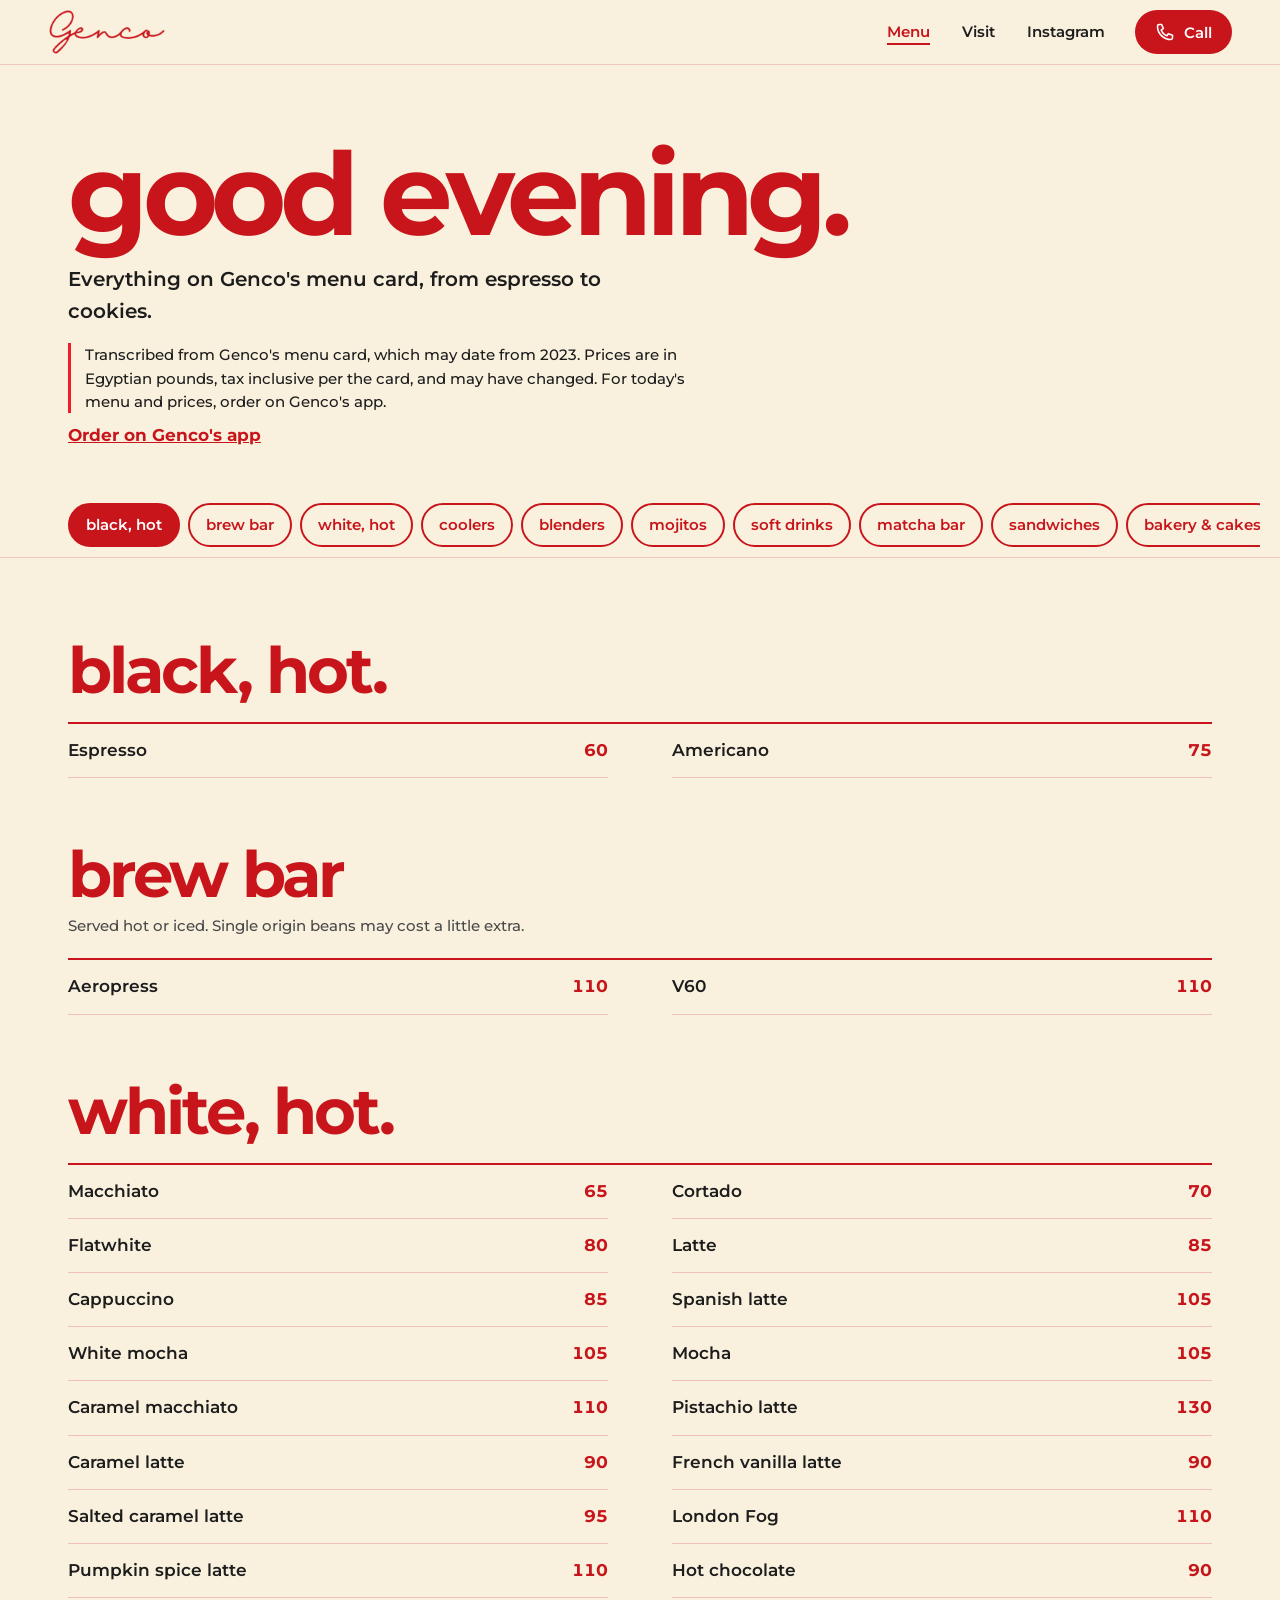
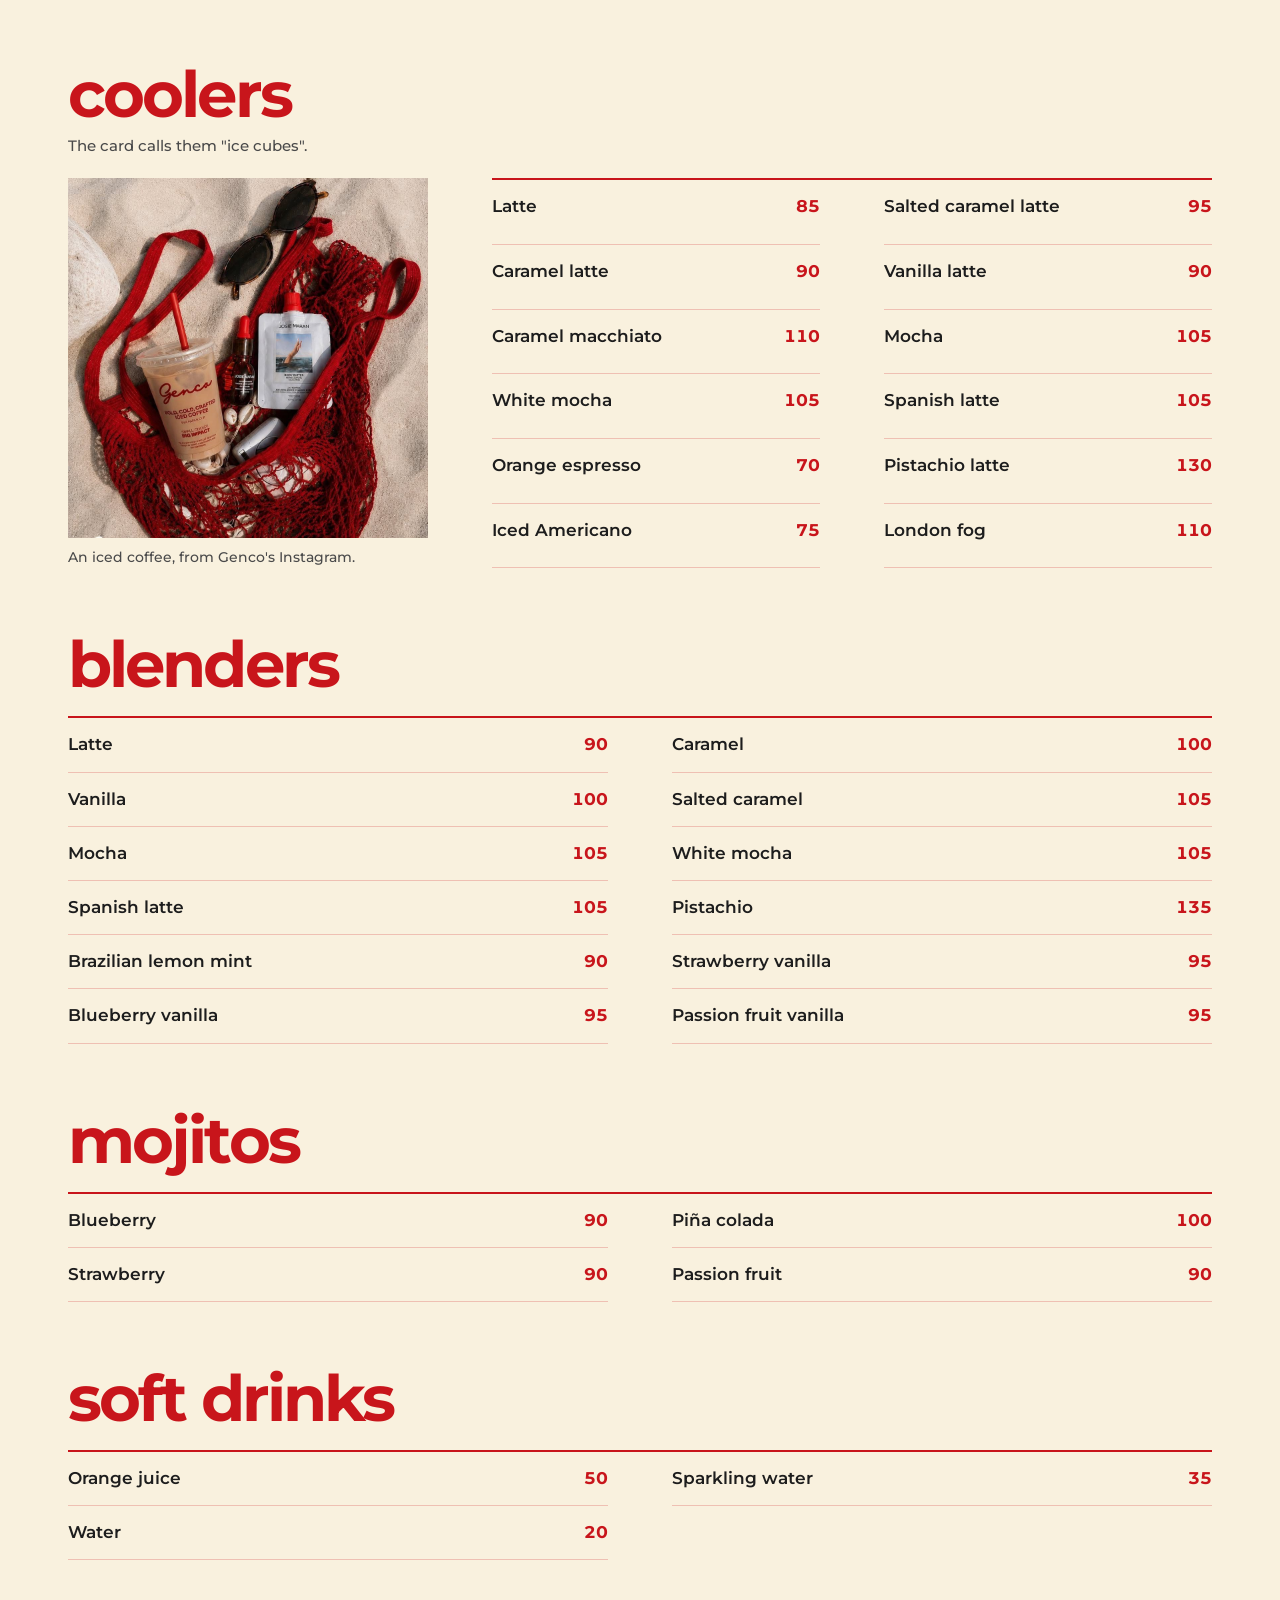
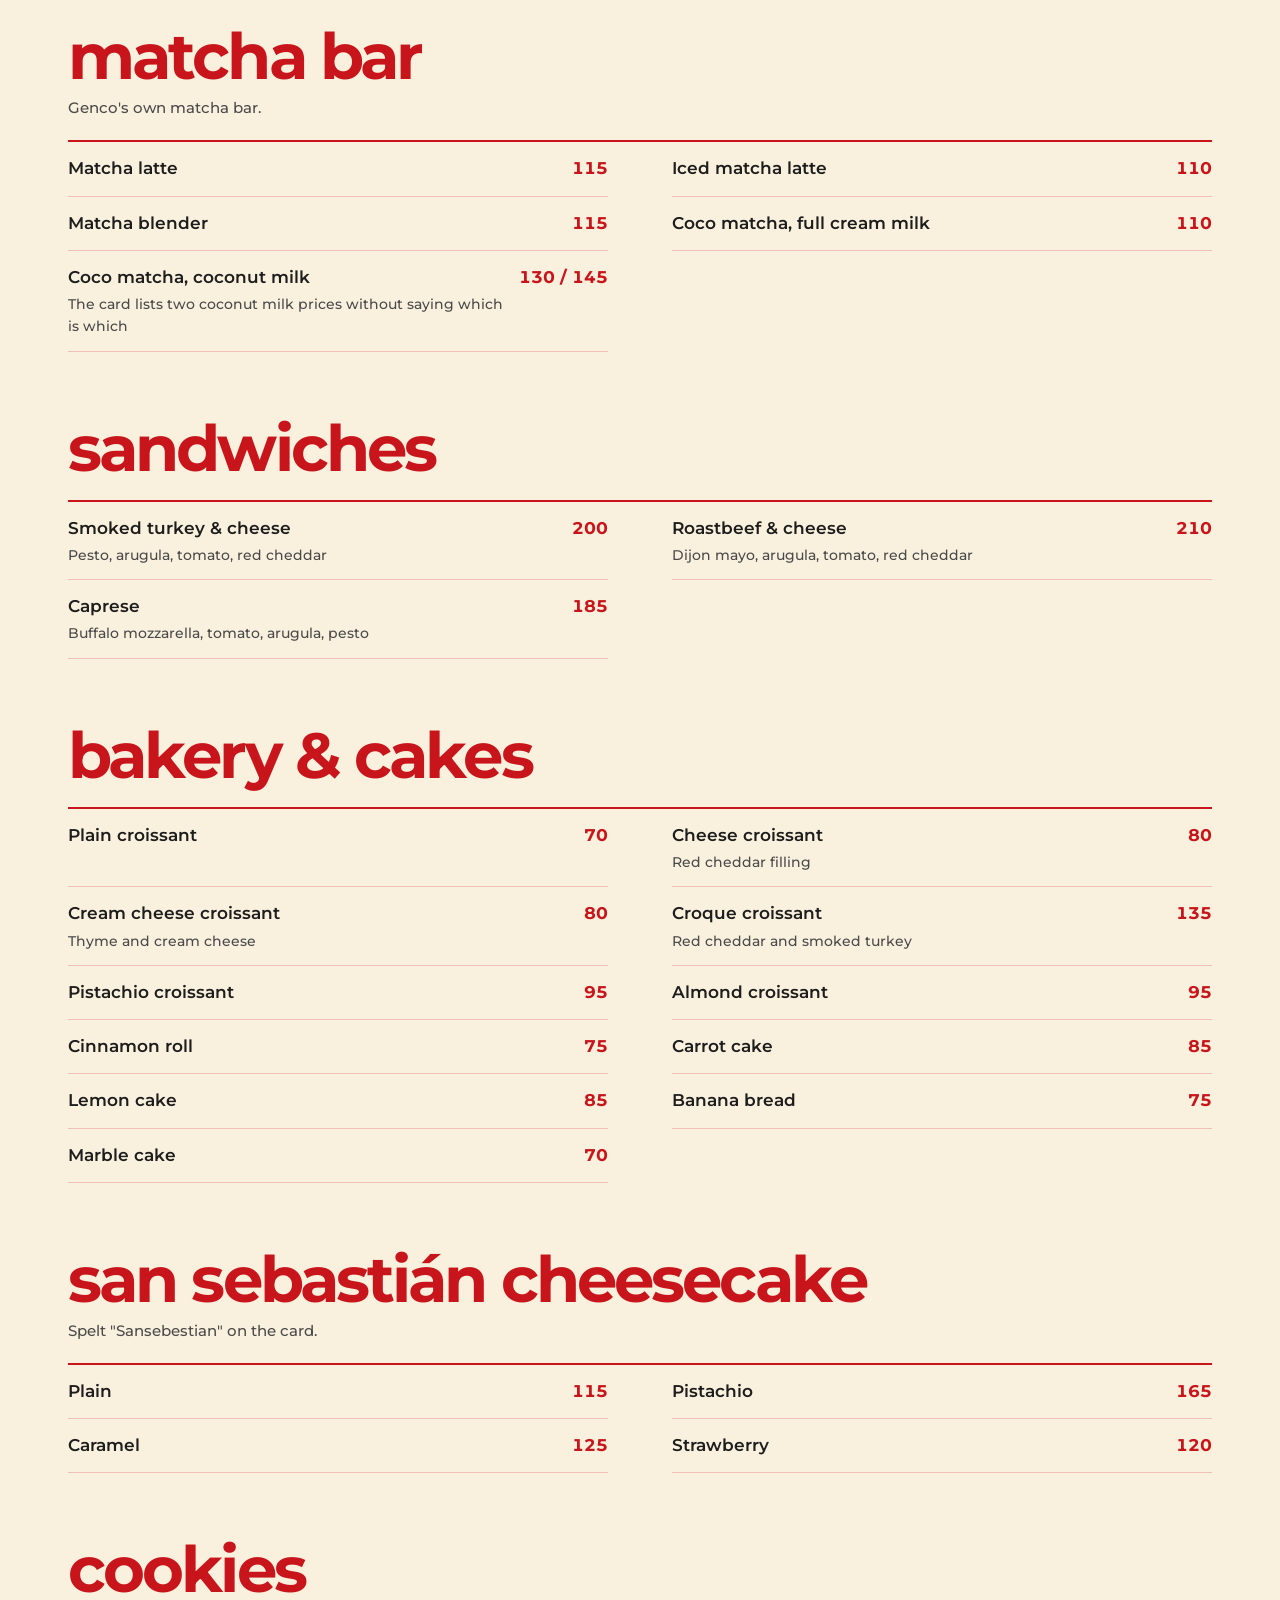
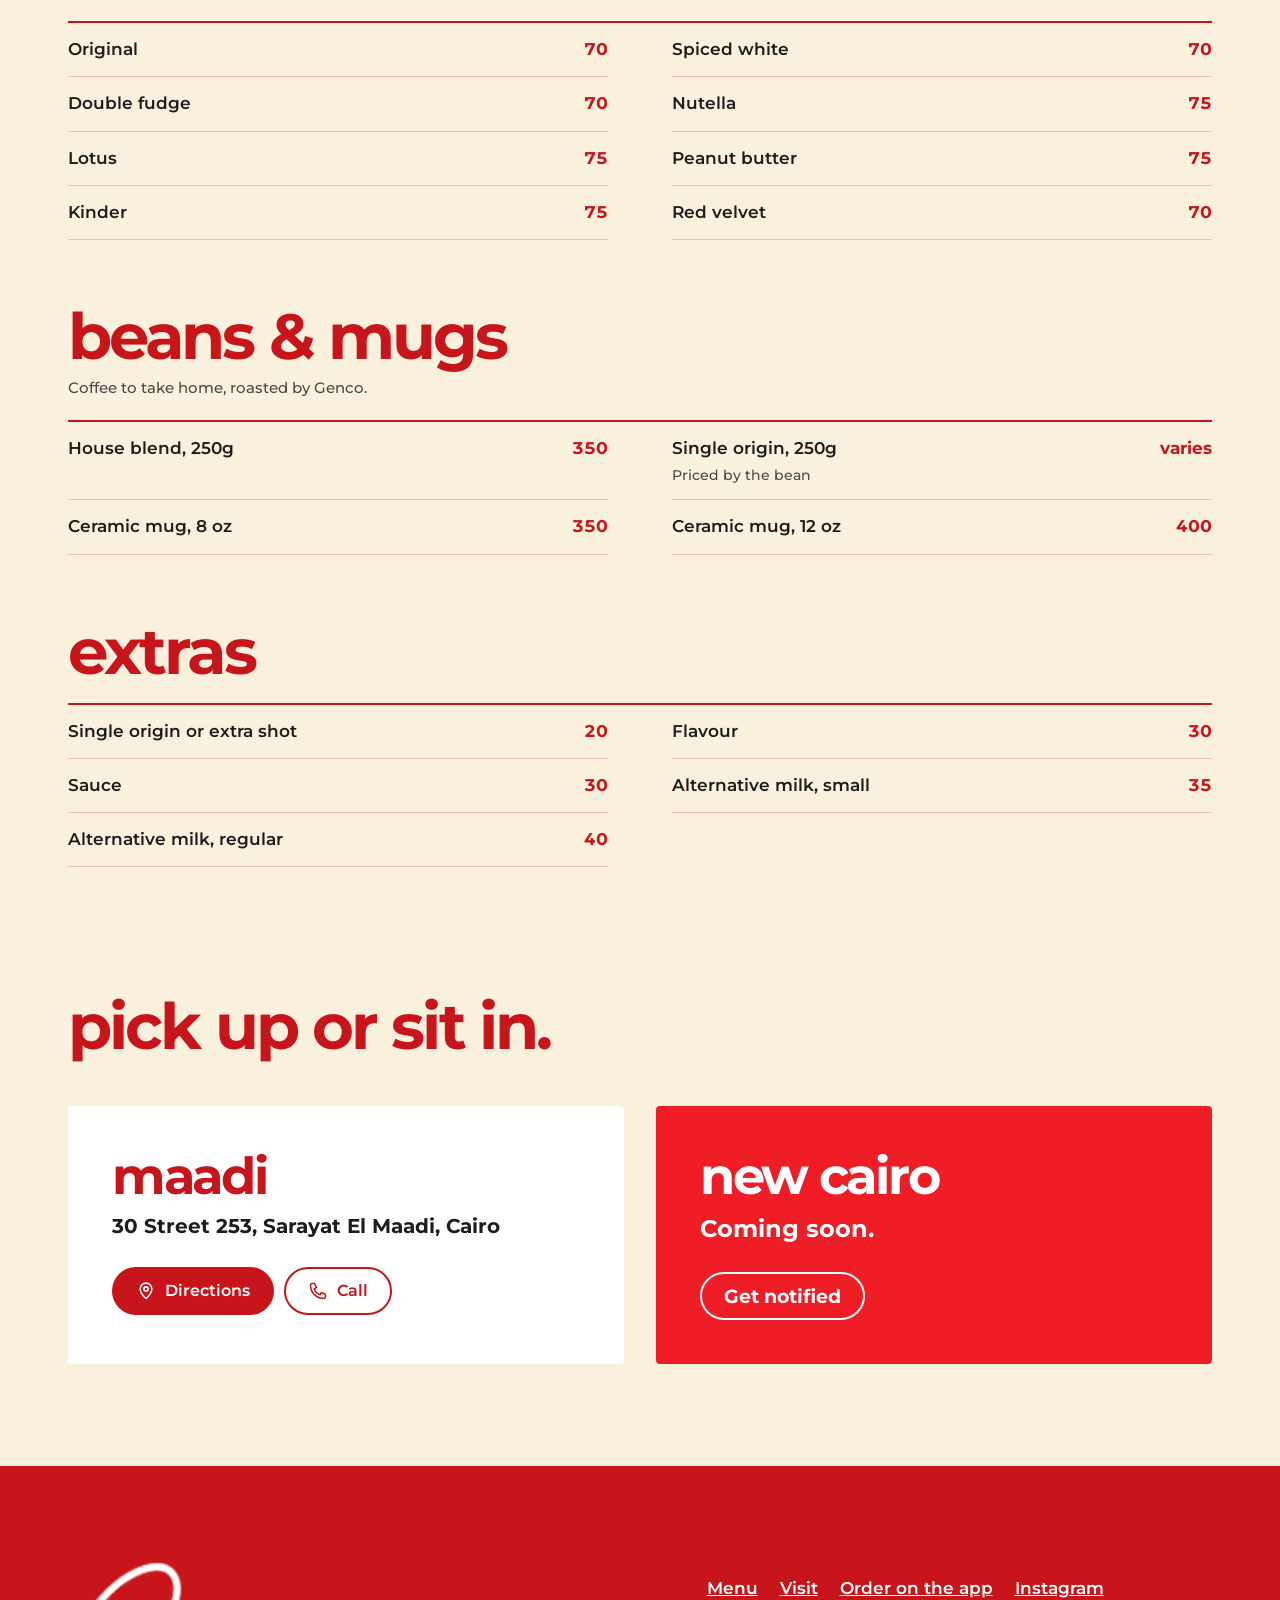
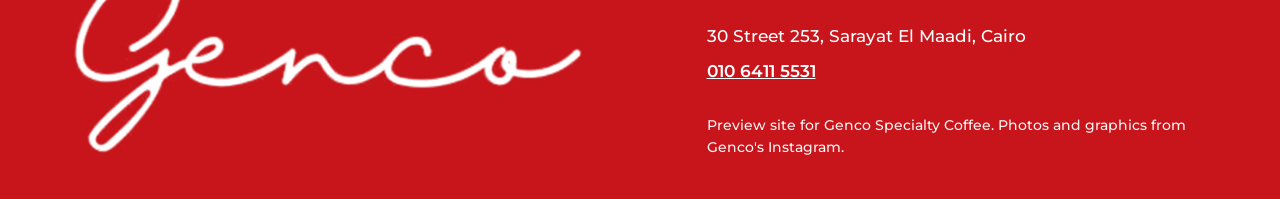
==== menu.html @ 94414706 "Genco preview site Co-Authored-By: Claude Opus 5.5 (1M context) <noreply@anthropic.com> Claude-Sessi" ====
<!doctype html>
<html lang="en">
<head>
<meta charset="utf-8">
<meta name="viewport" content="width=device-width, initial-scale=1">
<title>Menu | Genco Specialty Coffee, Maadi</title>
<meta name="description" content="Genco&#x27;s menu: espresso, V60 and Aeropress, iced coffee, matcha bar, sandwiches, croissants, cakes and cookies.">
<meta name="theme-color" content="#f9f1de">
<link rel="icon" href="img/icon.jpg">
<link rel="stylesheet" href="fonts.css">
<link rel="stylesheet" href="site.css">
<script>document.documentElement.classList.add('js')</script>
</head>
<body class="p-menu">
<a class="skip" href="#main">Skip to content</a>
<header class="hdr"><div class="in">
  <a class="brand" href="index.html" aria-label="Genco Specialty Coffee, home"><img src="img/logo-deep.png" alt="Genco" width="1276" height="497"></a>
  <nav class="nav" aria-label="Main"><a href="menu.html" aria-current="page">Menu</a><a href="index.html#visit">Visit</a><a href="https://www.instagram.com/genco.specialtycoffee/" target="_blank" rel="noopener">Instagram</a></nav>
  <div class="acts">
    <a class="btn btn-red btn-sm hcall" href="tel:+201064115531"><svg viewBox="0 0 24 24" fill="none" stroke="currentColor" stroke-width="1.9" stroke-linecap="round" stroke-linejoin="round" aria-hidden="true"><path d="M5 3h3l2 5-2.5 1.5a11 11 0 0 0 7 7L16 14l5 2v3a2 2 0 0 1-2 2A16 16 0 0 1 3 5a2 2 0 0 1 2-2z"/></svg>Call</a>
    <a class="ib call" href="tel:+201064115531" aria-label="Call Genco Maadi"><svg viewBox="0 0 24 24" fill="none" stroke="currentColor" stroke-width="1.9" stroke-linecap="round" stroke-linejoin="round" aria-hidden="true"><path d="M5 3h3l2 5-2.5 1.5a11 11 0 0 0 7 7L16 14l5 2v3a2 2 0 0 1-2 2A16 16 0 0 1 3 5a2 2 0 0 1 2-2z"/></svg></a>
    <button class="ib burger" type="button" aria-expanded="false" aria-controls="mnav" aria-label="Open menu"><span class="o"><svg viewBox="0 0 24 24" fill="none" stroke="currentColor" stroke-width="1.9" stroke-linecap="round" aria-hidden="true"><path d="M4 7h16M4 12h16M4 17h16"/></svg></span><span class="x"><svg viewBox="0 0 24 24" fill="none" stroke="currentColor" stroke-width="1.9" stroke-linecap="round" aria-hidden="true"><path d="M6 6l12 12M18 6L6 18"/></svg></span></button>
  </div>
</div></header>
<nav id="mnav" aria-label="Mobile">
  <a href="index.html">Home</a><a href="menu.html">Menu</a><a href="index.html#visit">Visit</a><a href="index.html#newcairo">New Cairo</a>
  <a class="small" href="tel:+201064115531">Call Maadi, 010 6411 5531</a>
  <a class="small" href="https://genco.prepit.app" target="_blank" rel="noopener">Order on Genco's app</a>
  <a class="small" href="https://www.instagram.com/genco.specialtycoffee/" target="_blank" rel="noopener">Instagram @genco.specialtycoffee</a>
</nav>
<main id="main">
  <div class="mtop"><div class="in">
    <h1 class="greet" data-greet>hello.</h1>
    <p class="lede">Everything on Genco's menu card, from espresso to cookies.</p>
    <p class="disc">Transcribed from Genco's menu card, which may date from 2023. Prices are in Egyptian pounds, tax inclusive per the card, and may have changed. For today's menu and prices, order on Genco's app.</p>
    <p><a class="applink" href="https://genco.prepit.app" target="_blank" rel="noopener">Order on Genco's app</a></p>
  </div></div>
  <nav class="chips js-jump" aria-label="Menu sections"><div class="track"><a class="chip" href="#black">black, hot</a><a class="chip" href="#brew">brew bar</a><a class="chip" href="#white">white, hot</a><a class="chip" href="#coolers">coolers</a><a class="chip" href="#blenders">blenders</a><a class="chip" href="#mojitos">mojitos</a><a class="chip" href="#soft">soft drinks</a><a class="chip" href="#matcha">matcha bar</a><a class="chip" href="#sandwiches">sandwiches</a><a class="chip" href="#bakery">bakery &amp; cakes</a><a class="chip" href="#cheesecake">cheesecake</a><a class="chip" href="#cookies">cookies</a><a class="chip" href="#beans">beans &amp; mugs</a><a class="chip" href="#extras">extras</a></div></nav>
  <div class="mbody in">
  <section class="msec" id="black" aria-labelledby="black-h">
    <h2 id="black-h">black, hot.</h2>
    <ul class="items"><li><span class="nm">Espresso</span><span class="pr">60</span></li><li><span class="nm">Americano</span><span class="pr">75</span></li></ul>
  </section>
  <section class="msec" id="brew" aria-labelledby="brew-h">
    <h2 id="brew-h">brew bar</h2><p class="intro">Served hot or iced. Single origin beans may cost a little extra.</p>
    <ul class="items"><li><span class="nm">Aeropress</span><span class="pr">110</span></li><li><span class="nm">V60</span><span class="pr">110</span></li></ul>
  </section>
  <section class="msec" id="white" aria-labelledby="white-h">
    <h2 id="white-h">white, hot.</h2>
    <ul class="items"><li><span class="nm">Macchiato</span><span class="pr">65</span></li><li><span class="nm">Cortado</span><span class="pr">70</span></li><li><span class="nm">Flatwhite</span><span class="pr">80</span></li><li><span class="nm">Latte</span><span class="pr">85</span></li><li><span class="nm">Cappuccino</span><span class="pr">85</span></li><li><span class="nm">Spanish latte</span><span class="pr">105</span></li><li><span class="nm">White mocha</span><span class="pr">105</span></li><li><span class="nm">Mocha</span><span class="pr">105</span></li><li><span class="nm">Caramel macchiato</span><span class="pr">110</span></li><li><span class="nm">Pistachio latte</span><span class="pr">130</span></li><li><span class="nm">Caramel latte</span><span class="pr">90</span></li><li><span class="nm">French vanilla latte</span><span class="pr">90</span></li><li><span class="nm">Salted caramel latte</span><span class="pr">95</span></li><li><span class="nm">London Fog</span><span class="pr">110</span></li><li><span class="nm">Pumpkin spice latte</span><span class="pr">110</span></li><li><span class="nm">Hot chocolate</span><span class="pr">90</span></li></ul>
  </section>
  <section class="msec has-photo" id="coolers" aria-labelledby="coolers-h">
    <h2 id="coolers-h">coolers</h2><p class="intro">The card calls them &quot;ice cubes&quot;.</p>
    <figure class="secphoto"><img src="img/iced-coffee-beach-bag.jpg" alt="A Genco cold-crafted iced coffee in a red net bag on the sand" width="1080" height="1080" loading="lazy"><figcaption>An iced coffee, from Genco's Instagram.</figcaption></figure><ul class="items"><li><span class="nm">Latte</span><span class="pr">85</span></li><li><span class="nm">Salted caramel latte</span><span class="pr">95</span></li><li><span class="nm">Caramel latte</span><span class="pr">90</span></li><li><span class="nm">Vanilla latte</span><span class="pr">90</span></li><li><span class="nm">Caramel macchiato</span><span class="pr">110</span></li><li><span class="nm">Mocha</span><span class="pr">105</span></li><li><span class="nm">White mocha</span><span class="pr">105</span></li><li><span class="nm">Spanish latte</span><span class="pr">105</span></li><li><span class="nm">Orange espresso</span><span class="pr">70</span></li><li><span class="nm">Pistachio latte</span><span class="pr">130</span></li><li><span class="nm">Iced Americano</span><span class="pr">75</span></li><li><span class="nm">London fog</span><span class="pr">110</span></li></ul>
  </section>
  <section class="msec" id="blenders" aria-labelledby="blenders-h">
    <h2 id="blenders-h">blenders</h2>
    <ul class="items"><li><span class="nm">Latte</span><span class="pr">90</span></li><li><span class="nm">Caramel</span><span class="pr">100</span></li><li><span class="nm">Vanilla</span><span class="pr">100</span></li><li><span class="nm">Salted caramel</span><span class="pr">105</span></li><li><span class="nm">Mocha</span><span class="pr">105</span></li><li><span class="nm">White mocha</span><span class="pr">105</span></li><li><span class="nm">Spanish latte</span><span class="pr">105</span></li><li><span class="nm">Pistachio</span><span class="pr">135</span></li><li><span class="nm">Brazilian lemon mint</span><span class="pr">90</span></li><li><span class="nm">Strawberry vanilla</span><span class="pr">95</span></li><li><span class="nm">Blueberry vanilla</span><span class="pr">95</span></li><li><span class="nm">Passion fruit vanilla</span><span class="pr">95</span></li></ul>
  </section>
  <section class="msec" id="mojitos" aria-labelledby="mojitos-h">
    <h2 id="mojitos-h">mojitos</h2>
    <ul class="items"><li><span class="nm">Blueberry</span><span class="pr">90</span></li><li><span class="nm">Piña colada</span><span class="pr">100</span></li><li><span class="nm">Strawberry</span><span class="pr">90</span></li><li><span class="nm">Passion fruit</span><span class="pr">90</span></li></ul>
  </section>
  <section class="msec" id="soft" aria-labelledby="soft-h">
    <h2 id="soft-h">soft drinks</h2>
    <ul class="items"><li><span class="nm">Orange juice</span><span class="pr">50</span></li><li><span class="nm">Sparkling water</span><span class="pr">35</span></li><li><span class="nm">Water</span><span class="pr">20</span></li></ul>
  </section>
  <section class="msec" id="matcha" aria-labelledby="matcha-h">
    <h2 id="matcha-h">matcha bar</h2><p class="intro">Genco&#x27;s own matcha bar.</p>
    <ul class="items"><li><span class="nm">Matcha latte</span><span class="pr">115</span></li><li><span class="nm">Iced matcha latte</span><span class="pr">110</span></li><li><span class="nm">Matcha blender</span><span class="pr">115</span></li><li><span class="nm">Coco matcha, full cream milk</span><span class="pr">110</span></li><li><span class="nm">Coco matcha, coconut milk<small>The card lists two coconut milk prices without saying which is which</small></span><span class="pr">130 / 145</span></li></ul>
  </section>
  <section class="msec" id="sandwiches" aria-labelledby="sandwiches-h">
    <h2 id="sandwiches-h">sandwiches</h2>
    <ul class="items"><li><span class="nm">Smoked turkey &amp; cheese<small>Pesto, arugula, tomato, red cheddar</small></span><span class="pr">200</span></li><li><span class="nm">Roastbeef &amp; cheese<small>Dijon mayo, arugula, tomato, red cheddar</small></span><span class="pr">210</span></li><li><span class="nm">Caprese<small>Buffalo mozzarella, tomato, arugula, pesto</small></span><span class="pr">185</span></li></ul>
  </section>
  <section class="msec" id="bakery" aria-labelledby="bakery-h">
    <h2 id="bakery-h">bakery &amp; cakes</h2>
    <ul class="items"><li><span class="nm">Plain croissant</span><span class="pr">70</span></li><li><span class="nm">Cheese croissant<small>Red cheddar filling</small></span><span class="pr">80</span></li><li><span class="nm">Cream cheese croissant<small>Thyme and cream cheese</small></span><span class="pr">80</span></li><li><span class="nm">Croque croissant<small>Red cheddar and smoked turkey</small></span><span class="pr">135</span></li><li><span class="nm">Pistachio croissant</span><span class="pr">95</span></li><li><span class="nm">Almond croissant</span><span class="pr">95</span></li><li><span class="nm">Cinnamon roll</span><span class="pr">75</span></li><li><span class="nm">Carrot cake</span><span class="pr">85</span></li><li><span class="nm">Lemon cake</span><span class="pr">85</span></li><li><span class="nm">Banana bread</span><span class="pr">75</span></li><li><span class="nm">Marble cake</span><span class="pr">70</span></li></ul>
  </section>
  <section class="msec" id="cheesecake" aria-labelledby="cheesecake-h">
    <h2 id="cheesecake-h">san sebastián cheesecake</h2><p class="intro">Spelt &quot;Sansebestian&quot; on the card.</p>
    <ul class="items"><li><span class="nm">Plain</span><span class="pr">115</span></li><li><span class="nm">Pistachio</span><span class="pr">165</span></li><li><span class="nm">Caramel</span><span class="pr">125</span></li><li><span class="nm">Strawberry</span><span class="pr">120</span></li></ul>
  </section>
  <section class="msec" id="cookies" aria-labelledby="cookies-h">
    <h2 id="cookies-h">cookies</h2>
    <ul class="items"><li><span class="nm">Original</span><span class="pr">70</span></li><li><span class="nm">Spiced white</span><span class="pr">70</span></li><li><span class="nm">Double fudge</span><span class="pr">70</span></li><li><span class="nm">Nutella</span><span class="pr">75</span></li><li><span class="nm">Lotus</span><span class="pr">75</span></li><li><span class="nm">Peanut butter</span><span class="pr">75</span></li><li><span class="nm">Kinder</span><span class="pr">75</span></li><li><span class="nm">Red velvet</span><span class="pr">70</span></li></ul>
  </section>
  <section class="msec" id="beans" aria-labelledby="beans-h">
    <h2 id="beans-h">beans &amp; mugs</h2><p class="intro">Coffee to take home, roasted by Genco.</p>
    <ul class="items"><li><span class="nm">House blend, 250g</span><span class="pr">350</span></li><li><span class="nm">Single origin, 250g<small>Priced by the bean</small></span><span class="pr">varies</span></li><li><span class="nm">Ceramic mug, 8 oz</span><span class="pr">350</span></li><li><span class="nm">Ceramic mug, 12 oz</span><span class="pr">400</span></li></ul>
  </section>
  <section class="msec" id="extras" aria-labelledby="extras-h">
    <h2 id="extras-h">extras</h2>
    <ul class="items"><li><span class="nm">Single origin or extra shot</span><span class="pr">20</span></li><li><span class="nm">Flavour</span><span class="pr">30</span></li><li><span class="nm">Sauce</span><span class="pr">30</span></li><li><span class="nm">Alternative milk, small</span><span class="pr">35</span></li><li><span class="nm">Alternative milk, regular</span><span class="pr">40</span></li></ul>
  </section>
  </div>
  <section class="mvisit in" aria-labelledby="mv-h">
    <h2 id="mv-h">pick up or sit in.</h2>
    <div class="branches">
      <article class="branch">
        <h3>maadi</h3>
        <p class="addr">30 Street 253, Sarayat El Maadi, Cairo</p>
        <div class="bacts">
          <a class="btn btn-red" href="https://www.google.com/maps/search/?api=1&query=Genco+Specialty+Coffee+30+Street+253+Maadi+Cairo" target="_blank" rel="noopener"><svg viewBox="0 0 24 24" fill="none" stroke="currentColor" stroke-width="1.9" stroke-linecap="round" stroke-linejoin="round" aria-hidden="true"><path d="M12 21s-7-6.2-7-11.5a7 7 0 0 1 14 0C19 14.8 12 21 12 21z"/><circle cx="12" cy="9.5" r="2.5"/></svg>Directions</a>
          <a class="btn btn-line" href="tel:+201064115531"><svg viewBox="0 0 24 24" fill="none" stroke="currentColor" stroke-width="1.9" stroke-linecap="round" stroke-linejoin="round" aria-hidden="true"><path d="M5 3h3l2 5-2.5 1.5a11 11 0 0 0 7 7L16 14l5 2v3a2 2 0 0 1-2 2A16 16 0 0 1 3 5a2 2 0 0 1 2-2z"/></svg>Call</a>
        </div>
      </article>
      <article class="branch soon">
        <h3>new cairo</h3>
        <p class="addr">Coming soon.</p>
        <div class="bacts"><a class="btn btn-line" href="index.html#newcairo">Get notified</a></div>
      </article>
    </div>
  </section>
</main>
<div class="mbar" aria-label="Quick actions">
  <a class="btn btn-red" href="https://genco.prepit.app" target="_blank" rel="noopener"><svg viewBox="0 0 24 24" fill="none" stroke="currentColor" stroke-width="1.9" stroke-linecap="round" stroke-linejoin="round" aria-hidden="true"><path d="M5 8h14l-1 12H6L5 8z"/><path d="M9 8V6a3 3 0 0 1 6 0v2"/></svg>Order on the app</a>
  <a class="btn btn-line" href="tel:+201064115531"><svg viewBox="0 0 24 24" fill="none" stroke="currentColor" stroke-width="1.9" stroke-linecap="round" stroke-linejoin="round" aria-hidden="true"><path d="M5 3h3l2 5-2.5 1.5a11 11 0 0 0 7 7L16 14l5 2v3a2 2 0 0 1-2 2A16 16 0 0 1 3 5a2 2 0 0 1 2-2z"/></svg>Call</a>
</div>
<footer class="ftr"><div class="in">
  <a class="fsign" href="index.html" aria-label="Genco, home"><img src="img/logo-white.png" alt="Genco" width="1276" height="497" loading="lazy"></a>
  <div class="fcol">
    <nav aria-label="Footer"><a href="menu.html">Menu</a><a href="index.html#visit">Visit</a><a href="https://genco.prepit.app" target="_blank" rel="noopener">Order on the app</a><a href="https://www.instagram.com/genco.specialtycoffee/" target="_blank" rel="noopener">Instagram</a></nav>
    <p>30 Street 253, Sarayat El Maadi, Cairo<br><a href="tel:+201064115531">010 6411 5531</a></p>
    <small>Preview site for Genco Specialty Coffee. Photos and graphics from Genco's Instagram.</small>
  </div>
</div></footer>
<script src="app.js"></script>
</body>
</html>
---- fonts.css ----
/* cyrillic-ext */
@font-face {
  font-family: 'Montserrat';
  font-style: normal;
  font-weight: 500;
  font-display: swap;
  src: url(fonts/b2c533f95430.woff2) format('woff2');
  unicode-range: U+0460-052F, U+1C80-1C8A, U+20B4, U+2DE0-2DFF, U+A640-A69F, U+FE2E-FE2F;
}
/* cyrillic */
@font-face {
  font-family: 'Montserrat';
  font-style: normal;
  font-weight: 500;
  font-display: swap;
  src: url(fonts/79ee104ccfbd.woff2) format('woff2');
  unicode-range: U+0301, U+0400-045F, U+0490-0491, U+04B0-04B1, U+2116;
}
/* vietnamese */
@font-face {
  font-family: 'Montserrat';
  font-style: normal;
  font-weight: 500;
  font-display: swap;
  src: url(fonts/1f0b86b9e793.woff2) format('woff2');
  unicode-range: U+0102-0103, U+0110-0111, U+0128-0129, U+0168-0169, U+01A0-01A1, U+01AF-01B0, U+0300-0301, U+0303-0304, U+0308-0309, U+0323, U+0329, U+1EA0-1EF9, U+20AB;
}
/* latin-ext */
@font-face {
  font-family: 'Montserrat';
  font-style: normal;
  font-weight: 500;
  font-display: swap;
  src: url(fonts/ccd96bf80fa6.woff2) format('woff2');
  unicode-range: U+0100-02BA, U+02BD-02C5, U+02C7-02CC, U+02CE-02D7, U+02DD-02FF, U+0304, U+0308, U+0329, U+1D00-1DBF, U+1E00-1E9F, U+1EF2-1EFF, U+2020, U+20A0-20AB, U+20AD-20C4, U+2113, U+2C60-2C7F, U+A720-A7FF;
}
/* latin */
@font-face {
  font-family: 'Montserrat';
  font-style: normal;
  font-weight: 500;
  font-display: swap;
  src: url(fonts/e56e84e54009.woff2) format('woff2');
  unicode-range: U+0000-00FF, U+0131, U+0152-0153, U+02BB-02BC, U+02C6, U+02DA, U+02DC, U+0304, U+0308, U+0329, U+2000-206F, U+20AC, U+2122, U+2191, U+2193, U+2212, U+2215, U+FEFF, U+FFFD;
}
/* cyrillic-ext */
@font-face {
  font-family: 'Montserrat';
  font-style: normal;
  font-weight: 600;
  font-display: swap;
  src: url(fonts/b2c533f95430.woff2) format('woff2');
  unicode-range: U+0460-052F, U+1C80-1C8A, U+20B4, U+2DE0-2DFF, U+A640-A69F, U+FE2E-FE2F;
}
/* cyrillic */
@font-face {
  font-family: 'Montserrat';
  font-style: normal;
  font-weight: 600;
  font-display: swap;
  src: url(fonts/79ee104ccfbd.woff2) format('woff2');
  unicode-range: U+0301, U+0400-045F, U+0490-0491, U+04B0-04B1, U+2116;
}
/* vietnamese */
@font-face {
  font-family: 'Montserrat';
  font-style: normal;
  font-weight: 600;
  font-display: swap;
  src: url(fonts/1f0b86b9e793.woff2) format('woff2');
  unicode-range: U+0102-0103, U+0110-0111, U+0128-0129, U+0168-0169, U+01A0-01A1, U+01AF-01B0, U+0300-0301, U+0303-0304, U+0308-0309, U+0323, U+0329, U+1EA0-1EF9, U+20AB;
}
/* latin-ext */
@font-face {
  font-family: 'Montserrat';
  font-style: normal;
  font-weight: 600;
  font-display: swap;
  src: url(fonts/ccd96bf80fa6.woff2) format('woff2');
  unicode-range: U+0100-02BA, U+02BD-02C5, U+02C7-02CC, U+02CE-02D7, U+02DD-02FF, U+0304, U+0308, U+0329, U+1D00-1DBF, U+1E00-1E9F, U+1EF2-1EFF, U+2020, U+20A0-20AB, U+20AD-20C4, U+2113, U+2C60-2C7F, U+A720-A7FF;
}
/* latin */
@font-face {
  font-family: 'Montserrat';
  font-style: normal;
  font-weight: 600;
  font-display: swap;
  src: url(fonts/e56e84e54009.woff2) format('woff2');
  unicode-range: U+0000-00FF, U+0131, U+0152-0153, U+02BB-02BC, U+02C6, U+02DA, U+02DC, U+0304, U+0308, U+0329, U+2000-206F, U+20AC, U+2122, U+2191, U+2193, U+2212, U+2215, U+FEFF, U+FFFD;
}
/* cyrillic-ext */
@font-face {
  font-family: 'Montserrat';
  font-style: normal;
  font-weight: 700;
  font-display: swap;
  src: url(fonts/b2c533f95430.woff2) format('woff2');
  unicode-range: U+0460-052F, U+1C80-1C8A, U+20B4, U+2DE0-2DFF, U+A640-A69F, U+FE2E-FE2F;
}
/* cyrillic */
@font-face {
  font-family: 'Montserrat';
  font-style: normal;
  font-weight: 700;
  font-display: swap;
  src: url(fonts/79ee104ccfbd.woff2) format('woff2');
  unicode-range: U+0301, U+0400-045F, U+0490-0491, U+04B0-04B1, U+2116;
}
/* vietnamese */
@font-face {
  font-family: 'Montserrat';
  font-style: normal;
  font-weight: 700;
  font-display: swap;
  src: url(fonts/1f0b86b9e793.woff2) format('woff2');
  unicode-range: U+0102-0103, U+0110-0111, U+0128-0129, U+0168-0169, U+01A0-01A1, U+01AF-01B0, U+0300-0301, U+0303-0304, U+0308-0309, U+0323, U+0329, U+1EA0-1EF9, U+20AB;
}
/* latin-ext */
@font-face {
  font-family: 'Montserrat';
  font-style: normal;
  font-weight: 700;
  font-display: swap;
  src: url(fonts/ccd96bf80fa6.woff2) format('woff2');
  unicode-range: U+0100-02BA, U+02BD-02C5, U+02C7-02CC, U+02CE-02D7, U+02DD-02FF, U+0304, U+0308, U+0329, U+1D00-1DBF, U+1E00-1E9F, U+1EF2-1EFF, U+2020, U+20A0-20AB, U+20AD-20C4, U+2113, U+2C60-2C7F, U+A720-A7FF;
}
/* latin */
@font-face {
  font-family: 'Montserrat';
  font-style: normal;
  font-weight: 700;
  font-display: swap;
  src: url(fonts/e56e84e54009.woff2) format('woff2');
  unicode-range: U+0000-00FF, U+0131, U+0152-0153, U+02BB-02BC, U+02C6, U+02DA, U+02DC, U+0304, U+0308, U+0329, U+2000-206F, U+20AC, U+2122, U+2191, U+2193, U+2212, U+2215, U+FEFF, U+FFFD;
}
---- site.css ----
:root{
  --sig:#ef1d26;      /* exact logo red: fields + display only */
  --red:#c8151b;      /* red for text on cream, buttons */
  --cream:#f9f1de;
  --peach:#fbe5c5;
  --ink:#1d1d1d;
  --toast:#bd601e;
  --font:"Montserrat",system-ui,sans-serif;
  --hdr:64px;
  --gut:clamp(16px,4vw,48px);
}
*,*::before,*::after{box-sizing:border-box}
html{scroll-behavior:smooth;-webkit-text-size-adjust:100%}
body{margin:0;background:var(--cream);color:var(--ink);font:500 17px/1.6 var(--font);overflow-x:hidden}
img{display:block;max-width:100%;height:auto}
a{color:var(--red)}
h1,h2,h3{margin:0;font-weight:700;letter-spacing:-.03em;line-height:1}
p{margin:0}
figure{margin:0}
.in{max-width:1240px;margin:0 auto;padding:0 var(--gut)}
.vh{position:absolute;width:1px;height:1px;overflow:hidden;clip:rect(0 0 0 0);white-space:nowrap}
.skip{position:absolute;left:-999px;top:8px;background:var(--red);color:#fff;padding:10px 14px;z-index:99}
.skip:focus{left:8px}
:focus-visible{outline:3px solid var(--ink);outline-offset:3px}
.hero-red :focus-visible,.ftr :focus-visible{outline-color:#fff}
svg{width:20px;height:20px;flex:none}

/* buttons */
.btn{display:inline-flex;align-items:center;justify-content:center;gap:9px;min-height:48px;padding:0 22px;border-radius:999px;font:600 16px/1 var(--font);text-decoration:none;border:2px solid transparent;transition:background-color .2s,color .2s,border-color .2s;white-space:nowrap}
.btn-sm{min-height:44px;padding:0 18px;font-size:15px}
.btn-red{background:var(--red);color:#fff}
.btn-red:hover{background:#a80f15}
.btn-cream{background:var(--cream);color:var(--red)}
.btn-cream:hover{background:#fff}
.btn-dark{background:#a80f15;color:#fff}
.btn-dark:hover{background:#8f0c11}
.btn-line{border-color:var(--red);color:var(--red);background:transparent}
.btn-line:hover{background:var(--red);color:#fff}

/* header */
.hdr{position:sticky;top:0;z-index:40;background:var(--cream);border-bottom:1px solid rgba(200,21,27,.18)}
.hdr .in{display:flex;align-items:center;gap:16px;height:var(--hdr);max-width:1400px}
.brand{display:flex;align-items:center;flex:none;min-height:44px}
.brand img{height:46px;width:auto}
.nav{display:flex;gap:4px;margin-left:auto}
.nav a{color:var(--ink);text-decoration:none;font-weight:600;font-size:15px;padding:12px 14px;border-radius:999px}
.nav a:hover,.nav a[aria-current]{color:var(--red)}
.nav a[aria-current]{text-decoration:underline;text-underline-offset:6px;text-decoration-thickness:2px}
.acts{display:flex;align-items:center;gap:6px}
.ib{display:none;width:44px;height:44px;border-radius:50%;align-items:center;justify-content:center;background:none;border:0;color:var(--red);cursor:pointer;padding:0}
.ib svg{width:24px;height:24px}
.burger .x{display:none}
.burger[aria-expanded=true] .x{display:block}.burger[aria-expanded=true] .o{display:none}
.burger span{display:flex}
#mnav{position:fixed;inset:var(--hdr) 0 auto 0;z-index:39;background:var(--sig);padding:12px var(--gut) 28px;display:flex;flex-direction:column;transform:translateY(-12px);opacity:0;visibility:hidden;transition:opacity .25s,transform .25s,visibility 0s .25s}
#mnav.open{opacity:1;transform:none;visibility:visible;transition:opacity .25s,transform .25s}
#mnav a{color:#fff;text-decoration:none;font-weight:700;font-size:34px;letter-spacing:-.03em;padding:6px 0;min-height:48px;display:flex;align-items:center}
#mnav a.small{font-size:19px;letter-spacing:0;min-height:44px}
#mnav a:nth-child(5){margin-top:14px;border-top:1px solid rgba(255,255,255,.4);padding-top:16px}
@media (max-width:820px){
  .nav,.hcall{display:none}
  .ib{display:inline-flex}
  .acts{margin-left:auto}
  .brand img{height:40px}
}

/* hero */
.hero{display:grid;grid-template-columns:1.15fr .85fr;min-height:calc(100svh - var(--hdr));max-height:960px}
.hero-red{background:var(--sig);color:#fff;padding:clamp(28px,5vw,72px) var(--gut) clamp(32px,5vw,64px);display:flex;flex-direction:column;justify-content:center}
.sign{margin:0 0 clamp(18px,3vw,36px) -2%;width:min(100%,760px)}
.sign img{width:100%}
.js .sign img{clip-path:inset(0 100% 0 0);animation:sign 1.7s .25s cubic-bezier(.55,.05,.35,1) forwards}
@keyframes sign{to{clip-path:inset(0 0 0 0)}}
.hero-line{font-weight:700;font-size:clamp(30px,4.2vw,58px);line-height:1.04;letter-spacing:-.035em;max-width:13em}
.hero-meta{margin-top:16px;font-weight:700;font-size:19px;letter-spacing:-.01em}
.spaced{letter-spacing:.32em;margin-right:.35em}
.hero-acts{display:flex;flex-wrap:wrap;gap:10px;margin-top:clamp(24px,3vw,40px)}
.hero-photo{position:relative;overflow:hidden;background:var(--peach)}
.hero-photo img{position:absolute;inset:0;width:100%;height:100%;object-fit:cover;object-position:50% 40%}
@media (max-width:820px){
  .hero{grid-template-columns:1fr;min-height:0;max-height:none}
  .hero-photo{aspect-ratio:4/5}
  .hero-photo img{position:static}
  .hero-acts .btn{flex:1 1 auto}
  .hero-acts .btn-cream{flex-basis:100%}
}

/* shared section type */
.big{font-size:clamp(40px,6.4vw,92px);color:var(--red);letter-spacing:-.045em;line-height:.95}
section{scroll-margin-top:calc(var(--hdr) + 8px)}

/* pour */
.pour{padding:clamp(64px,9vw,128px) 0}
.pour .in{display:grid;grid-template-columns:.9fr 1.1fr;gap:clamp(28px,5vw,80px);align-items:center}
.pour-photo img{width:100%;aspect-ratio:1;object-fit:cover}
.facts{margin:clamp(28px,4vw,48px) 0 0;display:grid;gap:26px}
.facts div{border-top:2px solid var(--red);padding-top:14px;max-width:34em}
.facts dt{font-weight:700;font-size:24px;letter-spacing:-.02em;color:var(--red);line-height:1.15}
.facts dd{margin:6px 0 0}
@media (max-width:820px){.pour .in{grid-template-columns:1fr}.pour-photo{order:2;margin:0 calc(-1 * var(--gut))}}

/* laptop-free */
.nolap{background:var(--peach);padding:clamp(72px,11vw,160px) 0}
.huge{font-weight:700;color:var(--red);font-size:clamp(52px,11.5vw,178px);line-height:.88;letter-spacing:-.055em;max-width:8.5em}
.nolap .sub{margin-top:clamp(24px,3vw,40px);max-width:32em;font-size:19px}

/* card poster */
.card{padding:clamp(64px,9vw,128px) 0}
.cats{list-style:none;margin:clamp(28px,4vw,48px) 0 0;padding:0;display:flex;flex-wrap:wrap;column-gap:.5em;row-gap:0;font-weight:700;font-size:clamp(28px,4.4vw,62px);letter-spacing:-.04em;line-height:1.12}
.cats li{display:flex}
.cats li:not(:last-child)::after{content:"/";color:var(--toast);margin-left:.5em;font-weight:500}
.cats a{color:var(--ink);text-decoration:none;min-height:44px;display:inline-flex;align-items:center}
.cats a:hover{color:var(--red)}
.matcha{margin-top:clamp(24px,3vw,40px);font-size:19px;max-width:34em}
.card-acts,.bacts{display:flex;flex-wrap:wrap;gap:10px;margin-top:28px}

/* poster wall */
.wall{padding:0 0 clamp(64px,9vw,128px)}
.wall-head{display:flex;flex-wrap:wrap;align-items:baseline;justify-content:space-between;gap:12px 24px;margin-bottom:clamp(24px,3vw,40px)}
.tlink{font-weight:600;min-height:44px;display:inline-flex;align-items:center}
.tiles{columns:3 280px;column-gap:14px}
.tile{break-inside:avoid;margin-bottom:14px}
.tile img{width:100%}
@media (max-width:620px){.tiles{columns:2;column-gap:10px}.tile{margin-bottom:10px}}

/* visit */
.visit{padding:clamp(64px,9vw,128px) 0;border-top:2px solid var(--red)}
.branches{display:grid;grid-template-columns:1fr 1fr;gap:clamp(16px,3vw,32px);margin-top:clamp(28px,4vw,48px)}
.branch{background:#fff;padding:clamp(24px,3.5vw,44px);border-radius:4px}
.branch h3{font-size:clamp(34px,4vw,52px);color:var(--red);letter-spacing:-.045em}
.branch .addr{margin-top:12px;font-weight:700;font-size:20px;line-height:1.3}
.branch .meta{list-style:none;padding:0;margin:16px 0 0;display:grid;gap:6px}
.branch .meta li{padding-left:18px;position:relative}
.branch .meta li::before{content:"";position:absolute;left:0;top:.62em;width:8px;height:8px;border-radius:50%;background:var(--sig)}
.branch.soon{background:var(--sig);color:#fff}
.branch.soon h3,.branch.soon a{color:#fff}
.branch.soon .addr{font-size:24px}
.branch.soon p:not(.addr){margin-top:8px;font-weight:700;font-size:19px}
.branch.soon .btn-line{border-color:#fff;font-size:19px;font-weight:700}
.branch.soon .btn-line:hover{background:#fff;color:var(--red)}
.notify{margin-top:22px}
.notify label{display:block;font-weight:700;font-size:19px;margin-bottom:8px}
.frow{display:flex;flex-wrap:wrap;gap:10px}
.notify input{flex:1 1 220px;min-height:50px;border-radius:999px;border:2px solid #fff;background:var(--cream);color:var(--ink);font:500 17px var(--font);padding:0 20px}
.notify input:focus-visible{outline:3px solid var(--ink);outline-offset:2px}
.branch.soon .btn-red{background:var(--ink);font-size:16px}
.branch.soon .btn-red:hover{background:#000}
.ferr{margin-top:10px;font-weight:700;font-size:19px}
.thanks{margin-top:22px;font-weight:700;font-size:26px;letter-spacing:-.02em;line-height:1.2}
@media (max-width:820px){.branches{grid-template-columns:1fr}}

/* footer */
.ftr{background:var(--red);color:#fff;padding:clamp(48px,7vw,96px) 0 40px}
.ftr .in{display:grid;grid-template-columns:1.2fr 1fr;gap:32px;align-items:end}
.fsign img{width:min(100%,520px)}
.ftr nav{display:flex;flex-wrap:wrap;gap:4px 22px}
.ftr a{color:#fff;font-weight:600;min-height:44px;display:inline-flex;align-items:center}
.ftr p{margin-top:14px;line-height:1.5}
.ftr small{display:block;margin-top:20px;font-size:14px;opacity:.95}
@media (max-width:820px){.ftr .in{grid-template-columns:1fr}}

/* menu page */
.mtop{padding:clamp(40px,6vw,88px) 0 clamp(24px,3vw,36px)}
.greet{font-size:clamp(52px,9vw,128px);color:var(--red);letter-spacing:-.055em;line-height:.9}
.lede{margin-top:18px;font-size:20px;font-weight:600;max-width:30em}
.disc{margin-top:16px;max-width:44em;font-size:15px;line-height:1.55;padding-left:14px;border-left:3px solid var(--sig)}
.chips{position:sticky;top:var(--hdr);z-index:30;background:var(--cream);border-bottom:1px solid rgba(200,21,27,.18)}
.chips .track{display:flex;gap:8px;overflow-x:auto;padding:10px var(--gut);scrollbar-width:none;max-width:1240px;margin:0 auto}
.chips .track::-webkit-scrollbar{display:none}
.chip{flex:none;min-height:44px;display:inline-flex;align-items:center;padding:0 16px;border-radius:999px;border:2px solid var(--red);color:var(--red);font-weight:600;font-size:15px;text-decoration:none;white-space:nowrap;transition:background-color .2s,color .2s}
.chip.on{background:var(--red);color:#fff}
.mbody{padding-top:16px;padding-bottom:24px}
.msec{scroll-margin-top:calc(var(--hdr) + 76px);padding:clamp(36px,5vw,64px) 0 0}
.msec h2{font-size:clamp(36px,5vw,64px);color:var(--red);letter-spacing:-.045em}
.msec .intro{margin-top:8px;font-size:15px;color:#4a4a4a}
.items{list-style:none;margin:20px 0 0;padding:0;display:grid;grid-template-columns:1fr 1fr;column-gap:clamp(24px,5vw,72px);border-top:2px solid var(--red)}
.items li{display:flex;align-items:baseline;gap:16px;justify-content:space-between;padding:13px 0;border-bottom:1px solid rgba(200,21,27,.22)}
.nm{font-weight:600}
.nm small{display:block;font-weight:500;font-size:14px;color:#4a4a4a;margin-top:2px}
.pr{font-weight:700;color:var(--red);font-variant-numeric:tabular-nums;white-space:nowrap}
.has-photo{display:grid;grid-template-columns:1fr 2fr;column-gap:clamp(24px,5vw,72px)}
.has-photo h2,.has-photo .intro{grid-column:1/-1}
.secphoto{margin-top:20px}
.secphoto img{width:100%;aspect-ratio:1;object-fit:cover}
.secphoto figcaption{font-size:14px;color:#4a4a4a;margin-top:8px}
.has-photo .items{grid-template-columns:1fr 1fr}
@media (max-width:820px){
  .items,.has-photo .items{grid-template-columns:1fr}
  .has-photo{display:block}
  .secphoto{max-width:420px}
}
.mvisit{padding-top:clamp(56px,8vw,112px);padding-bottom:clamp(56px,8vw,112px)}
.mvisit h2{font-size:clamp(36px,5vw,64px);color:var(--red);letter-spacing:-.045em}
.mbar{display:none}
@media (max-width:820px){
  .p-menu .mbar{display:flex;gap:8px;position:fixed;left:0;right:0;bottom:0;z-index:35;padding:10px 12px calc(10px + env(safe-area-inset-bottom));background:var(--cream);border-top:1px solid rgba(200,21,27,.25)}
  .mbar .btn-red{flex:1}
  .mbar .btn-line{background:var(--cream)}
  .p-menu .ftr{padding-bottom:110px}
}
@media (max-width:360px){.btn{padding:0 16px}}

@media (prefers-reduced-motion:reduce){
  html{scroll-behavior:auto}
  .js .sign img{animation:none;clip-path:none}
  *{transition:none!important}
}

.applink{display:inline-flex;align-items:center;min-height:44px;font-weight:700}
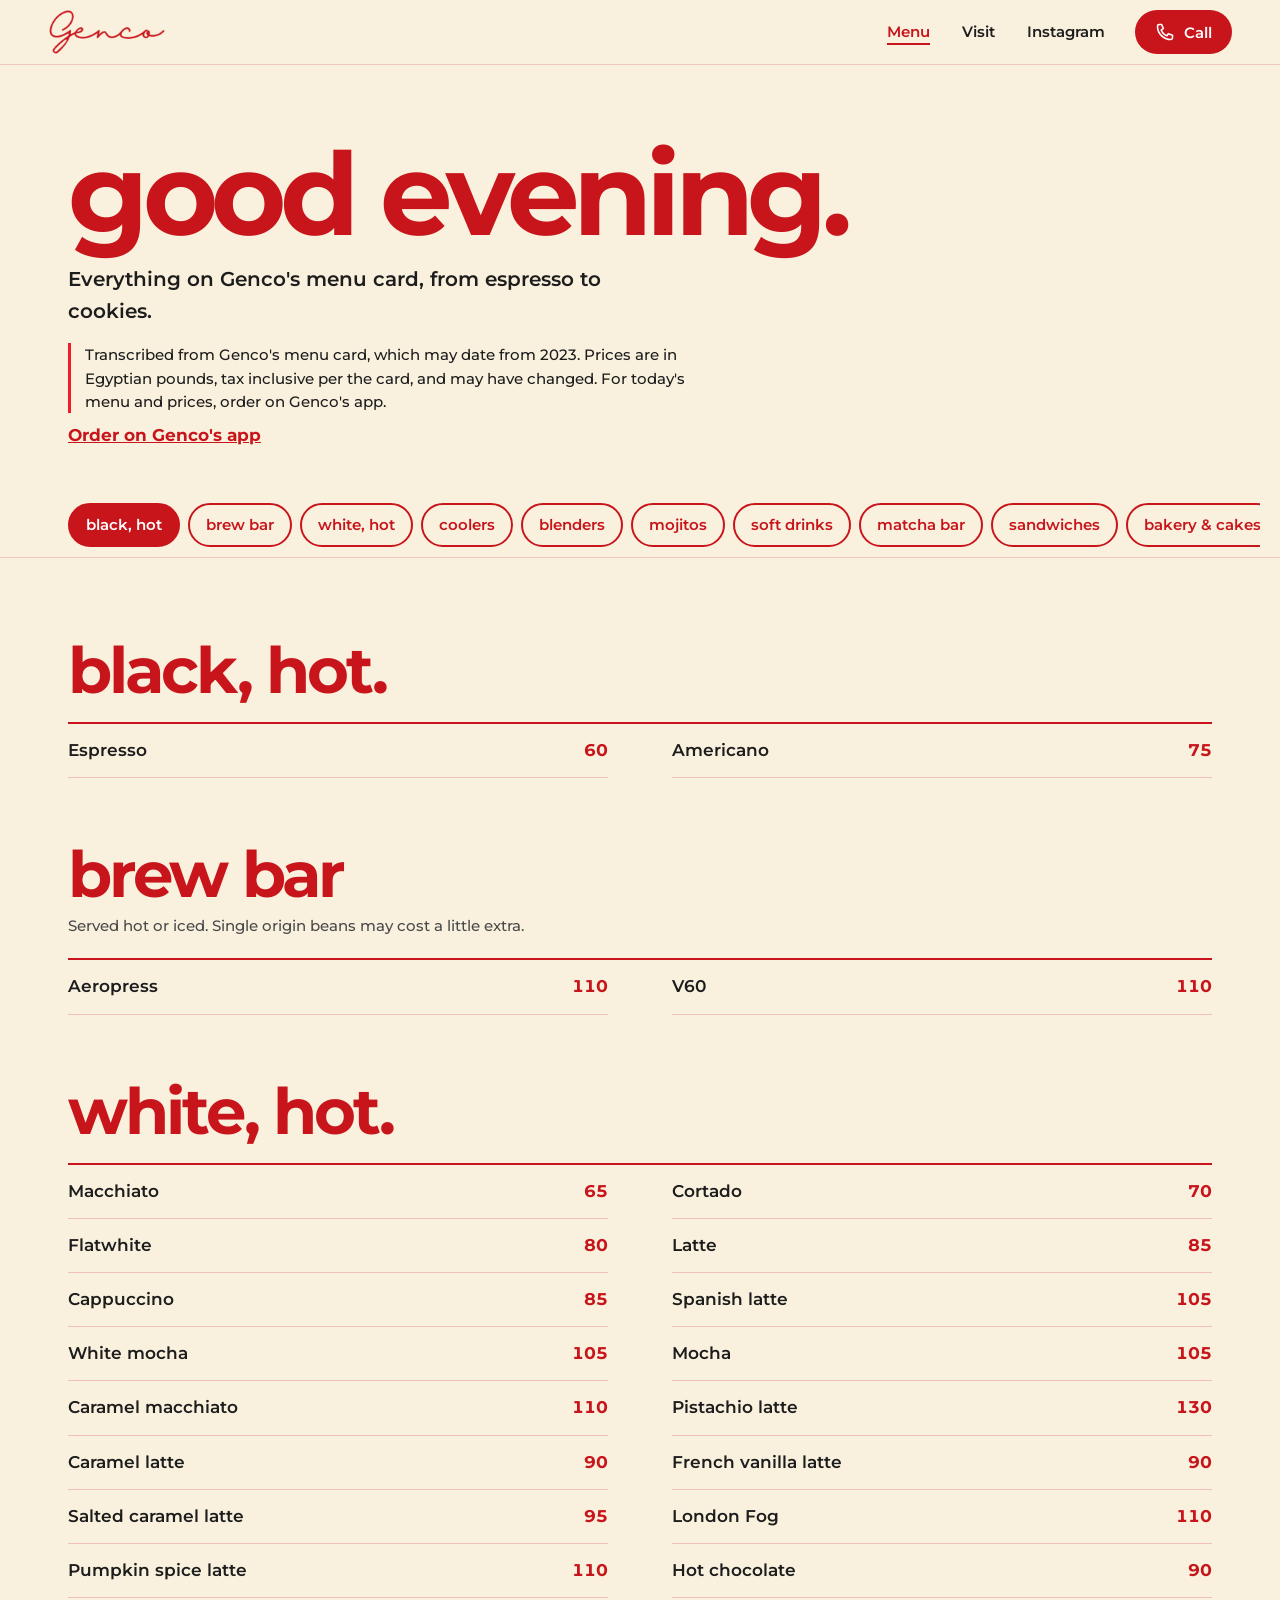
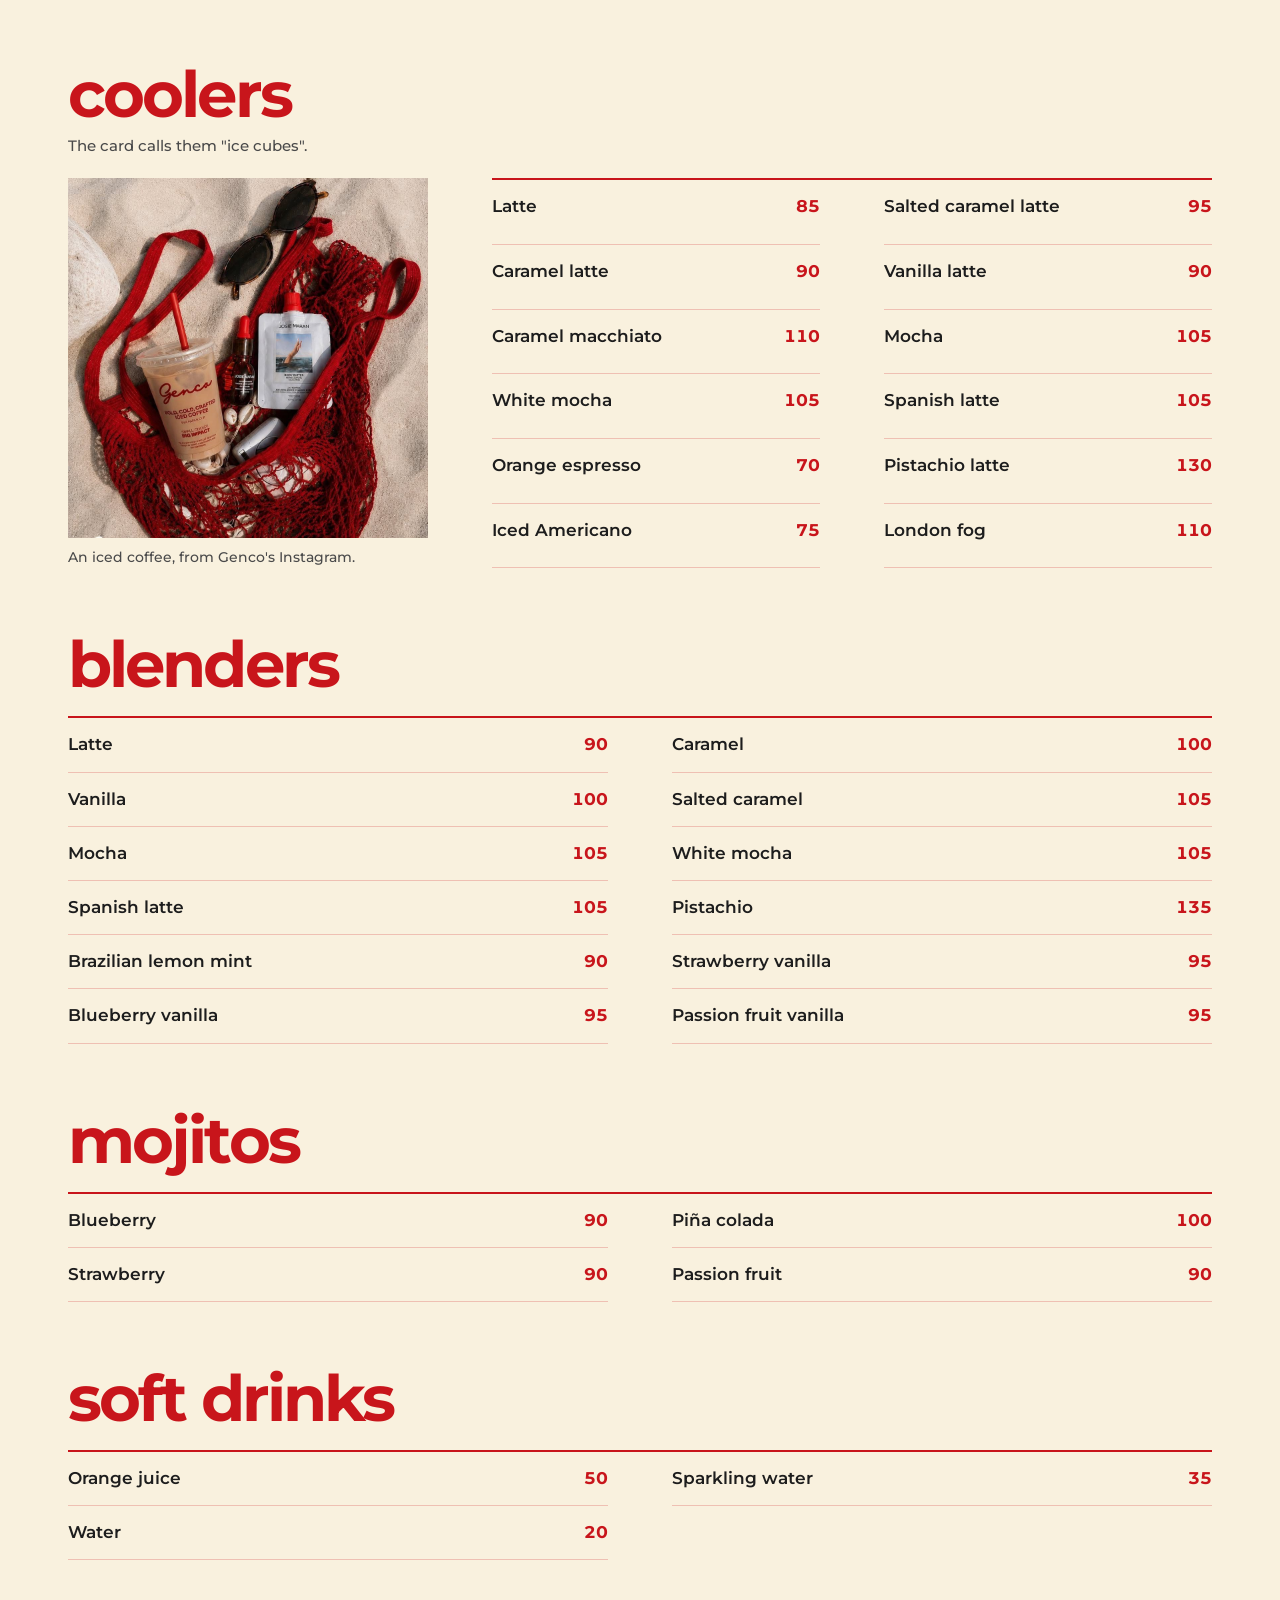
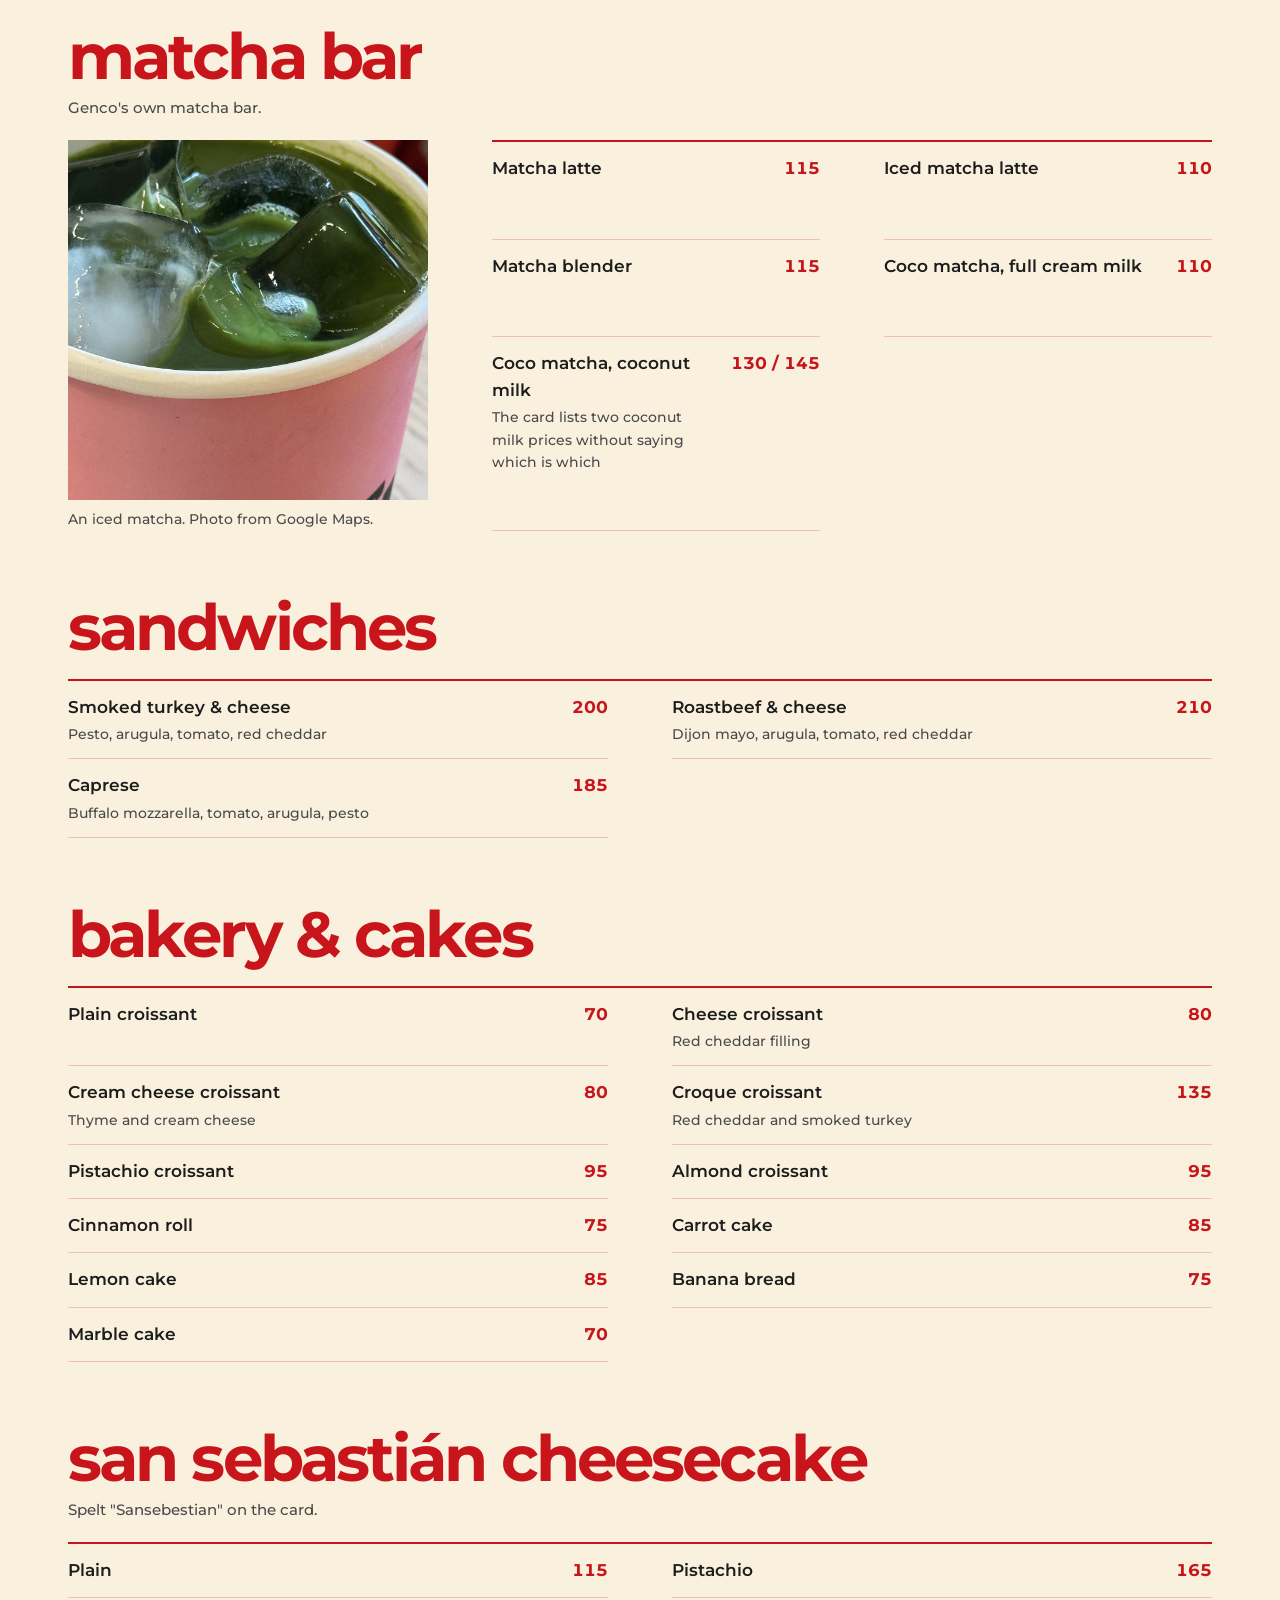
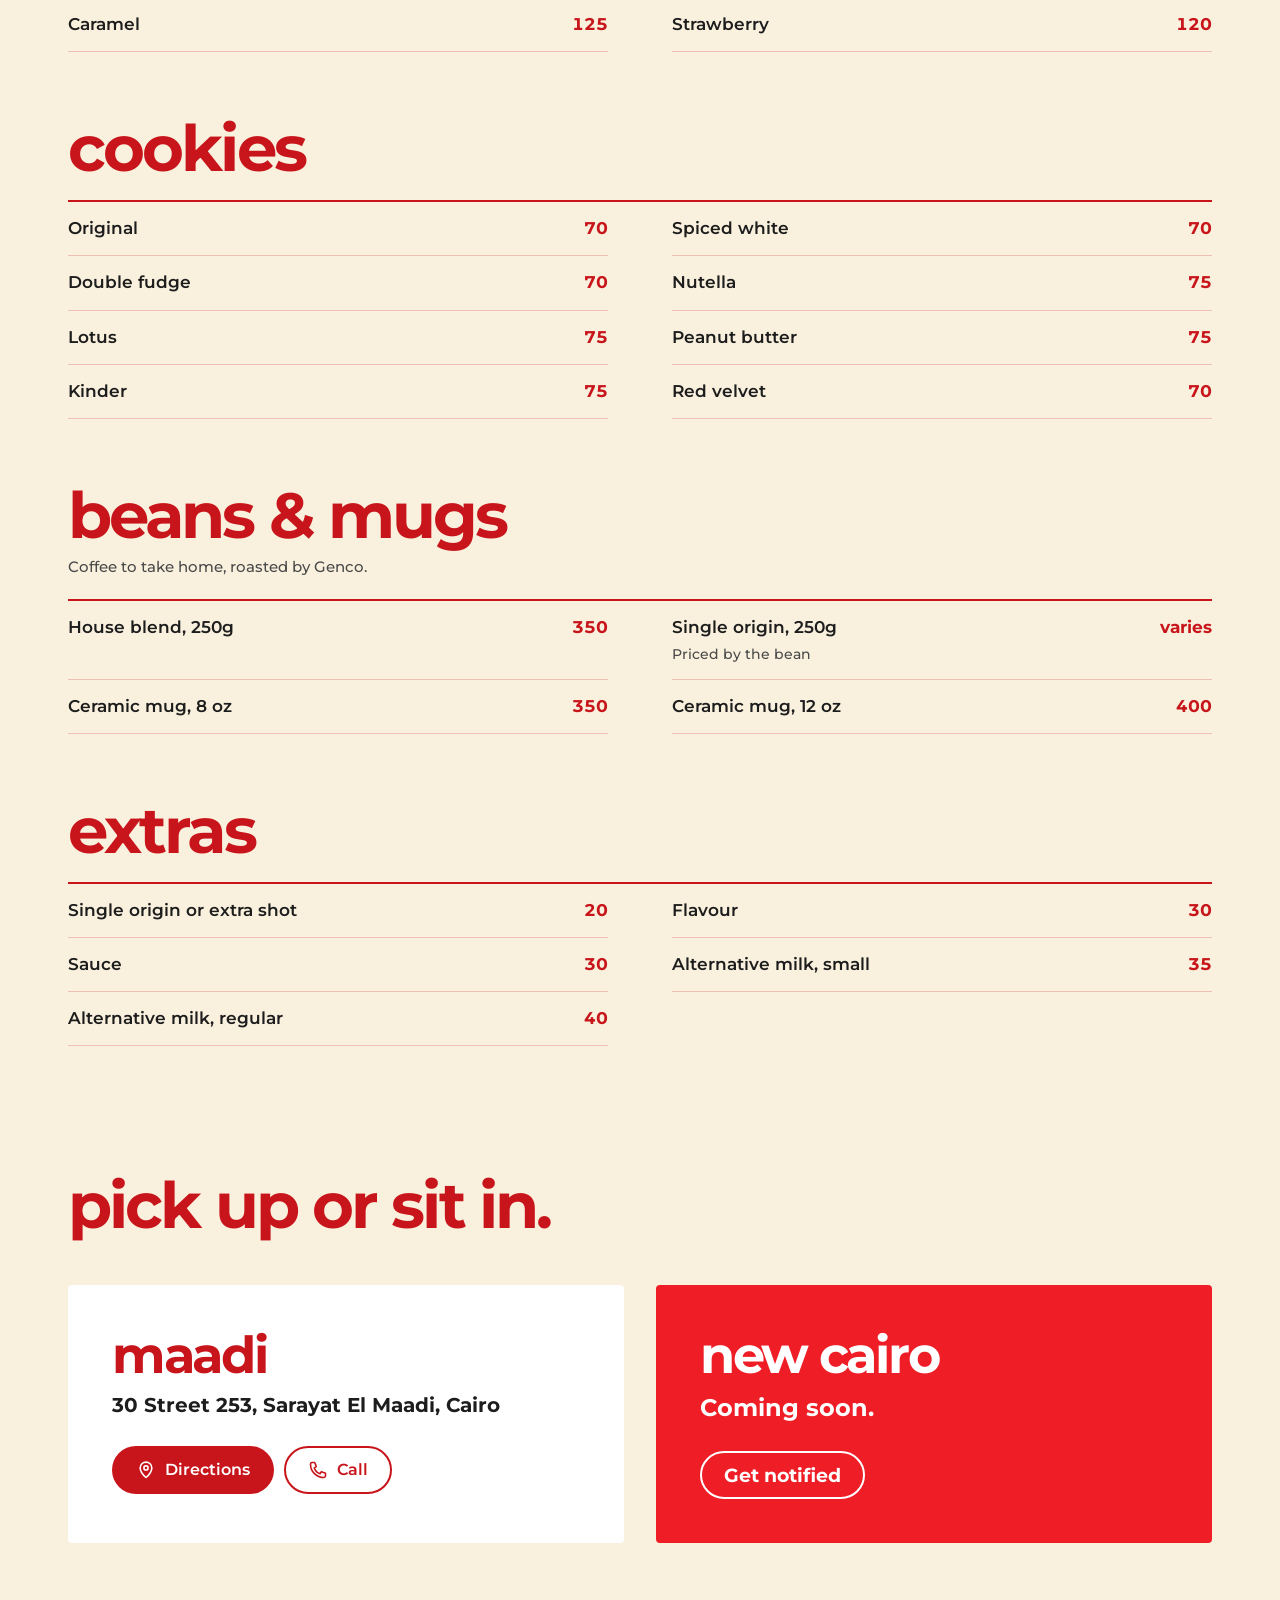
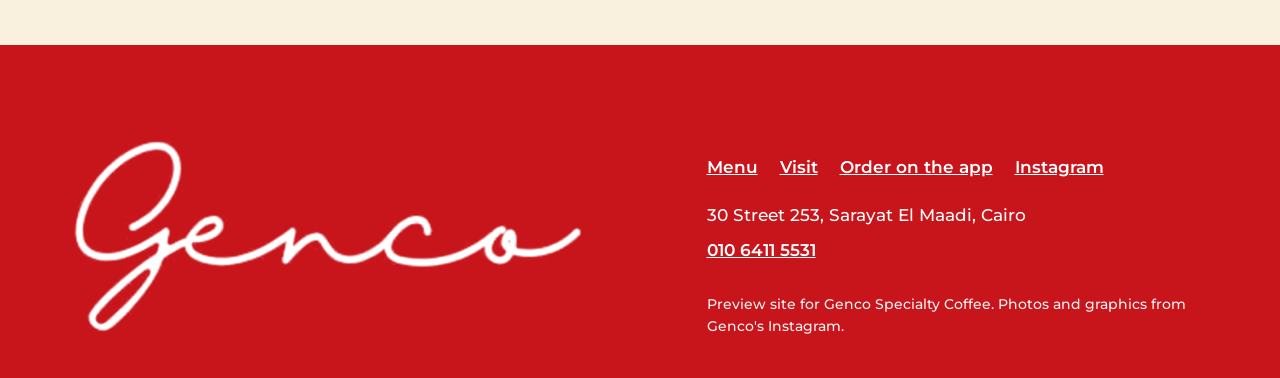
==== commit c43772a6: "Add storefront and terrace photos Co-Authored-By: Claude Opus 5.5 (1M context) <noreply@anthropic.co" ====
--- a/menu.html
+++ b/menu.html
@@ -65,9 +65,9 @@
     <h2 id="soft-h">soft drinks</h2>
     <ul class="items"><li><span class="nm">Orange juice</span><span class="pr">50</span></li><li><span class="nm">Sparkling water</span><span class="pr">35</span></li><li><span class="nm">Water</span><span class="pr">20</span></li></ul>
   </section>
-  <section class="msec" id="matcha" aria-labelledby="matcha-h">
+  <section class="msec has-photo" id="matcha" aria-labelledby="matcha-h">
     <h2 id="matcha-h">matcha bar</h2><p class="intro">Genco&#x27;s own matcha bar.</p>
-    <ul class="items"><li><span class="nm">Matcha latte</span><span class="pr">115</span></li><li><span class="nm">Iced matcha latte</span><span class="pr">110</span></li><li><span class="nm">Matcha blender</span><span class="pr">115</span></li><li><span class="nm">Coco matcha, full cream milk</span><span class="pr">110</span></li><li><span class="nm">Coco matcha, coconut milk<small>The card lists two coconut milk prices without saying which is which</small></span><span class="pr">130 / 145</span></li></ul>
+    <figure class="secphoto"><img src="img/iced-matcha.jpg" alt="Close-up of an iced matcha in a pink cup" width="1200" height="1600" loading="lazy"><figcaption>An iced matcha. Photo from Google Maps.</figcaption></figure><ul class="items"><li><span class="nm">Matcha latte</span><span class="pr">115</span></li><li><span class="nm">Iced matcha latte</span><span class="pr">110</span></li><li><span class="nm">Matcha blender</span><span class="pr">115</span></li><li><span class="nm">Coco matcha, full cream milk</span><span class="pr">110</span></li><li><span class="nm">Coco matcha, coconut milk<small>The card lists two coconut milk prices without saying which is which</small></span><span class="pr">130 / 145</span></li></ul>
   </section>
   <section class="msec" id="sandwiches" aria-labelledby="sandwiches-h">
     <h2 id="sandwiches-h">sandwiches</h2>
--- a/site.css
+++ b/site.css
@@ -76,7 +76,7 @@
 .spaced{letter-spacing:.32em;margin-right:.35em}
 .hero-acts{display:flex;flex-wrap:wrap;gap:10px;margin-top:clamp(24px,3vw,40px)}
 .hero-photo{position:relative;overflow:hidden;background:var(--peach)}
-.hero-photo img{position:absolute;inset:0;width:100%;height:100%;object-fit:cover;object-position:50% 40%}
+.hero-photo img{position:absolute;inset:0;width:100%;height:100%;object-fit:cover;object-position:22% 50%}
 @media (max-width:820px){
   .hero{grid-template-columns:1fr;min-height:0;max-height:none}
   .hero-photo{aspect-ratio:4/5}
@@ -207,3 +207,7 @@
 }
 
 .applink{display:inline-flex;align-items:center;min-height:44px;font-weight:700}
+.vphoto{margin-top:clamp(28px,4vw,48px)}
+.vphoto img{width:100%;aspect-ratio:16/9;object-fit:cover;object-position:50% 30%}
+.vphoto figcaption{font-size:14px;color:#4a4a4a;margin-top:8px}
+@media (max-width:820px){.vphoto{margin-left:calc(-1 * var(--gut));margin-right:calc(-1 * var(--gut))}.vphoto img{aspect-ratio:4/5}.vphoto figcaption{padding:0 var(--gut)}}
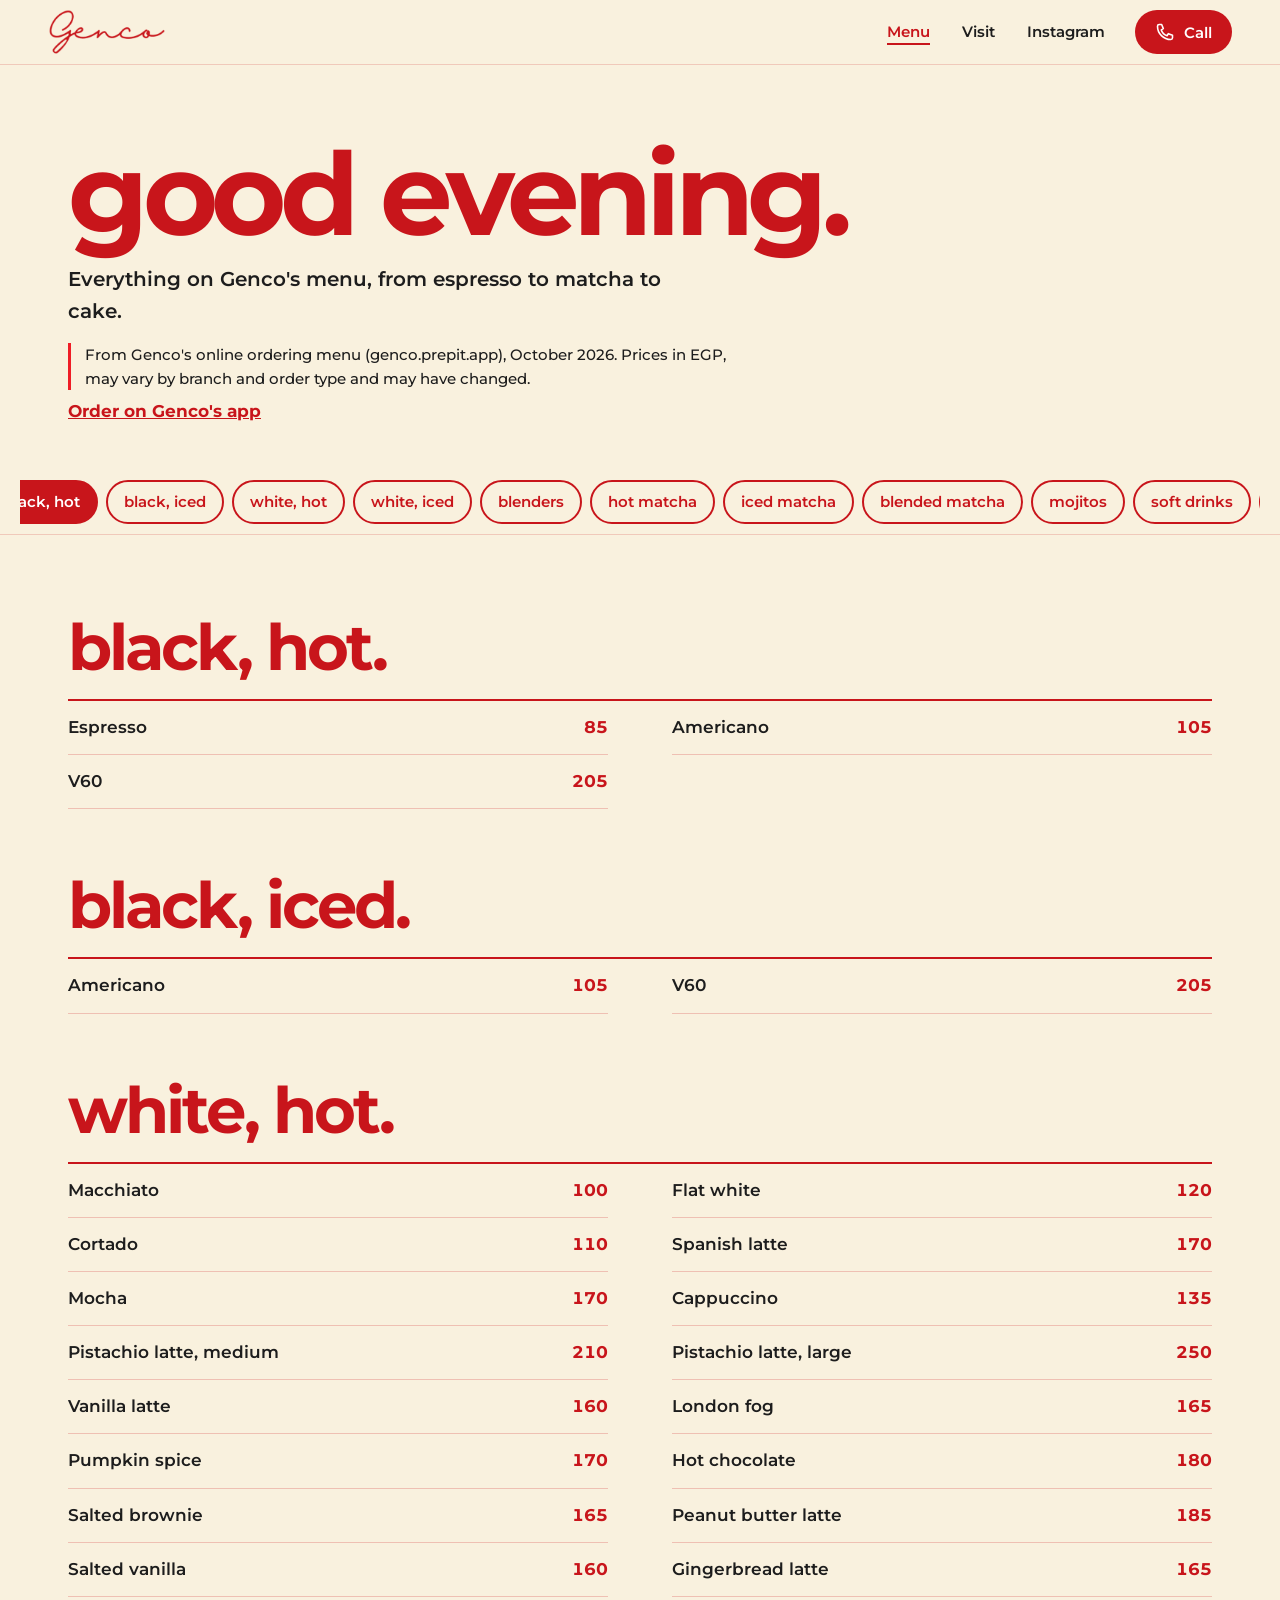
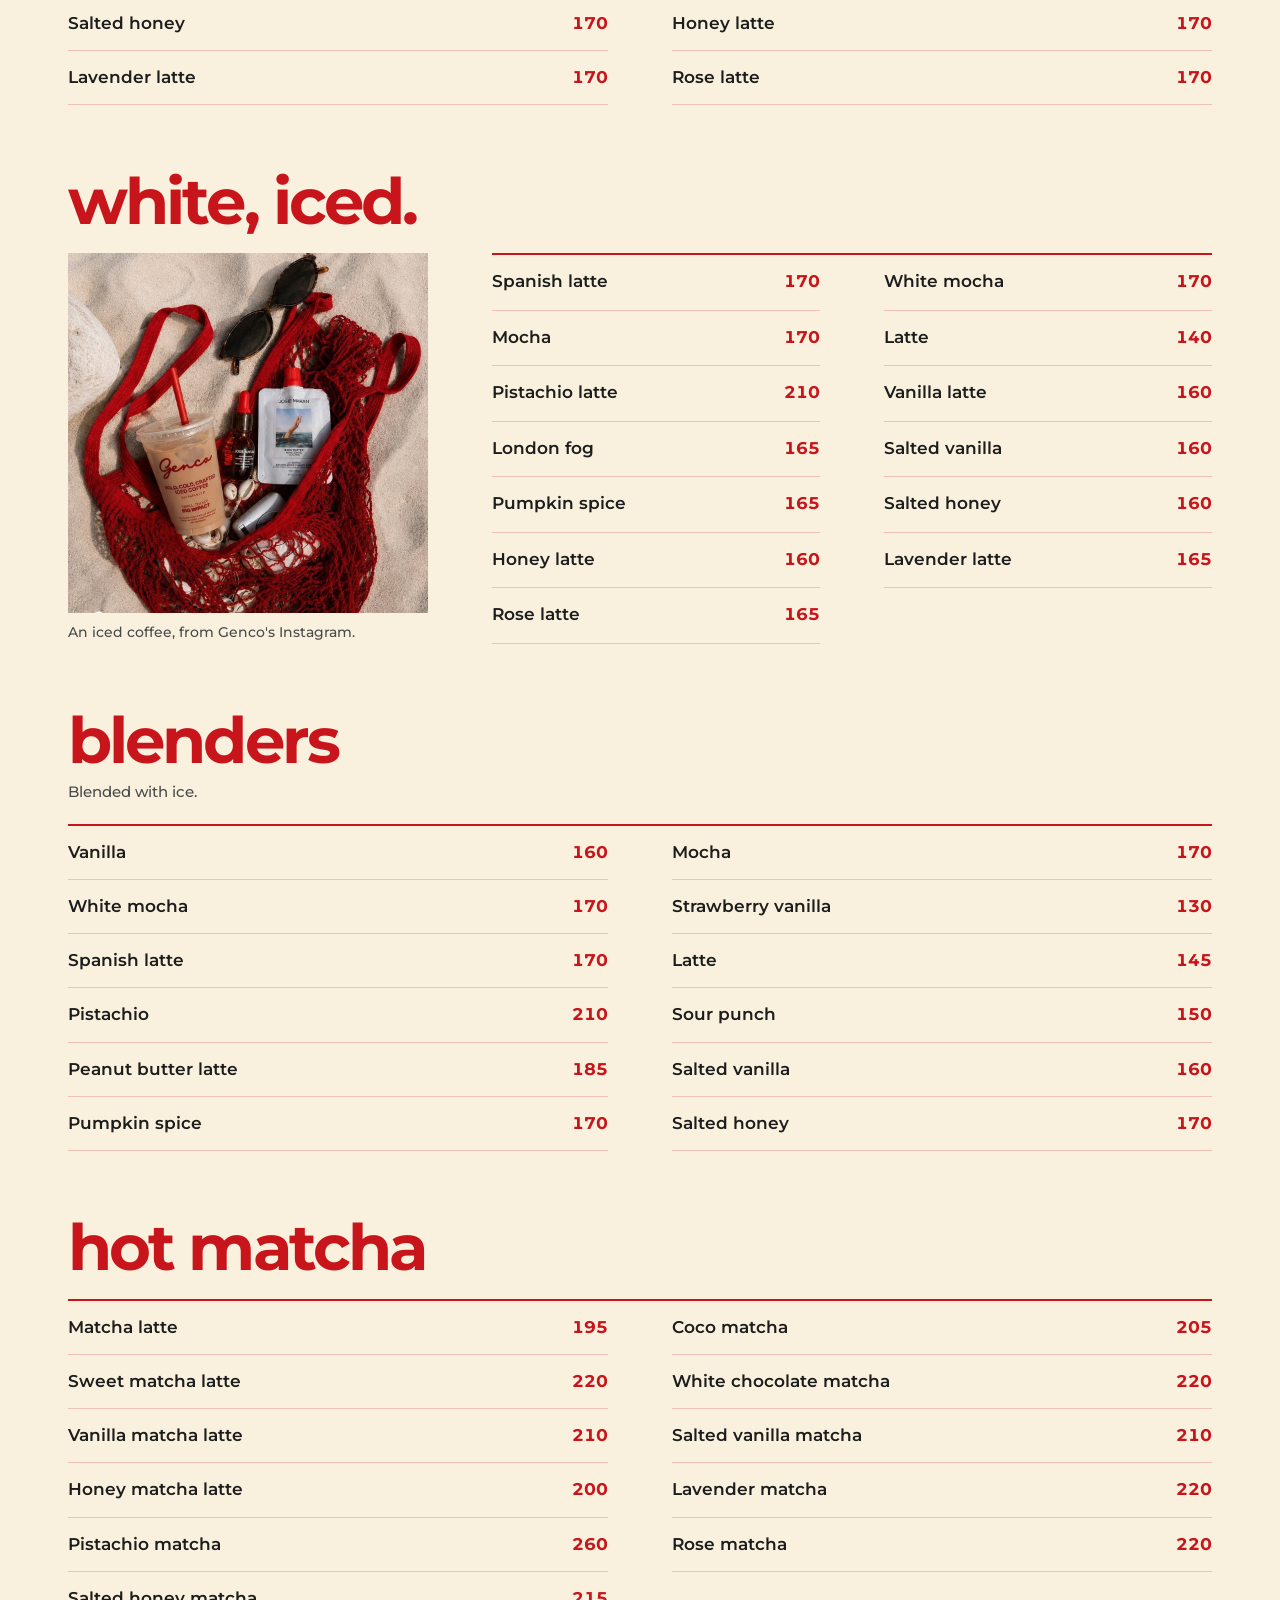
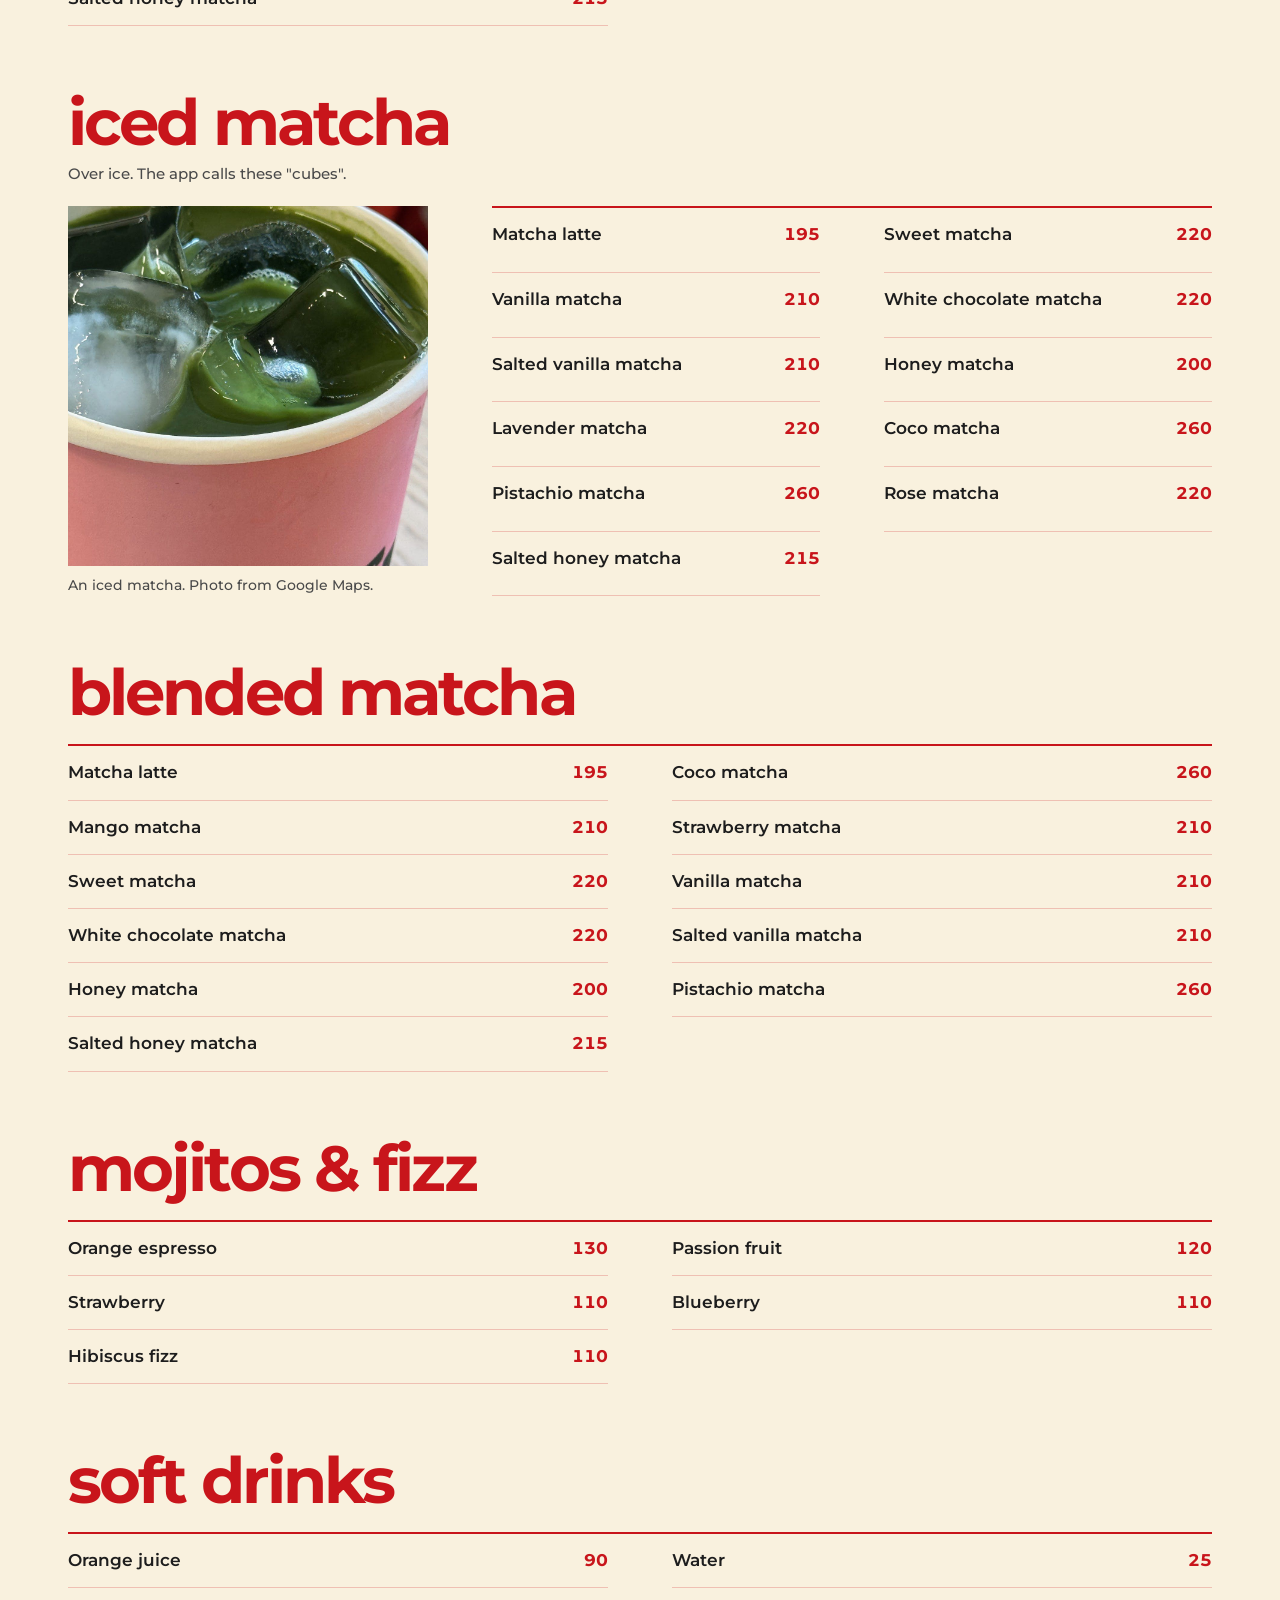
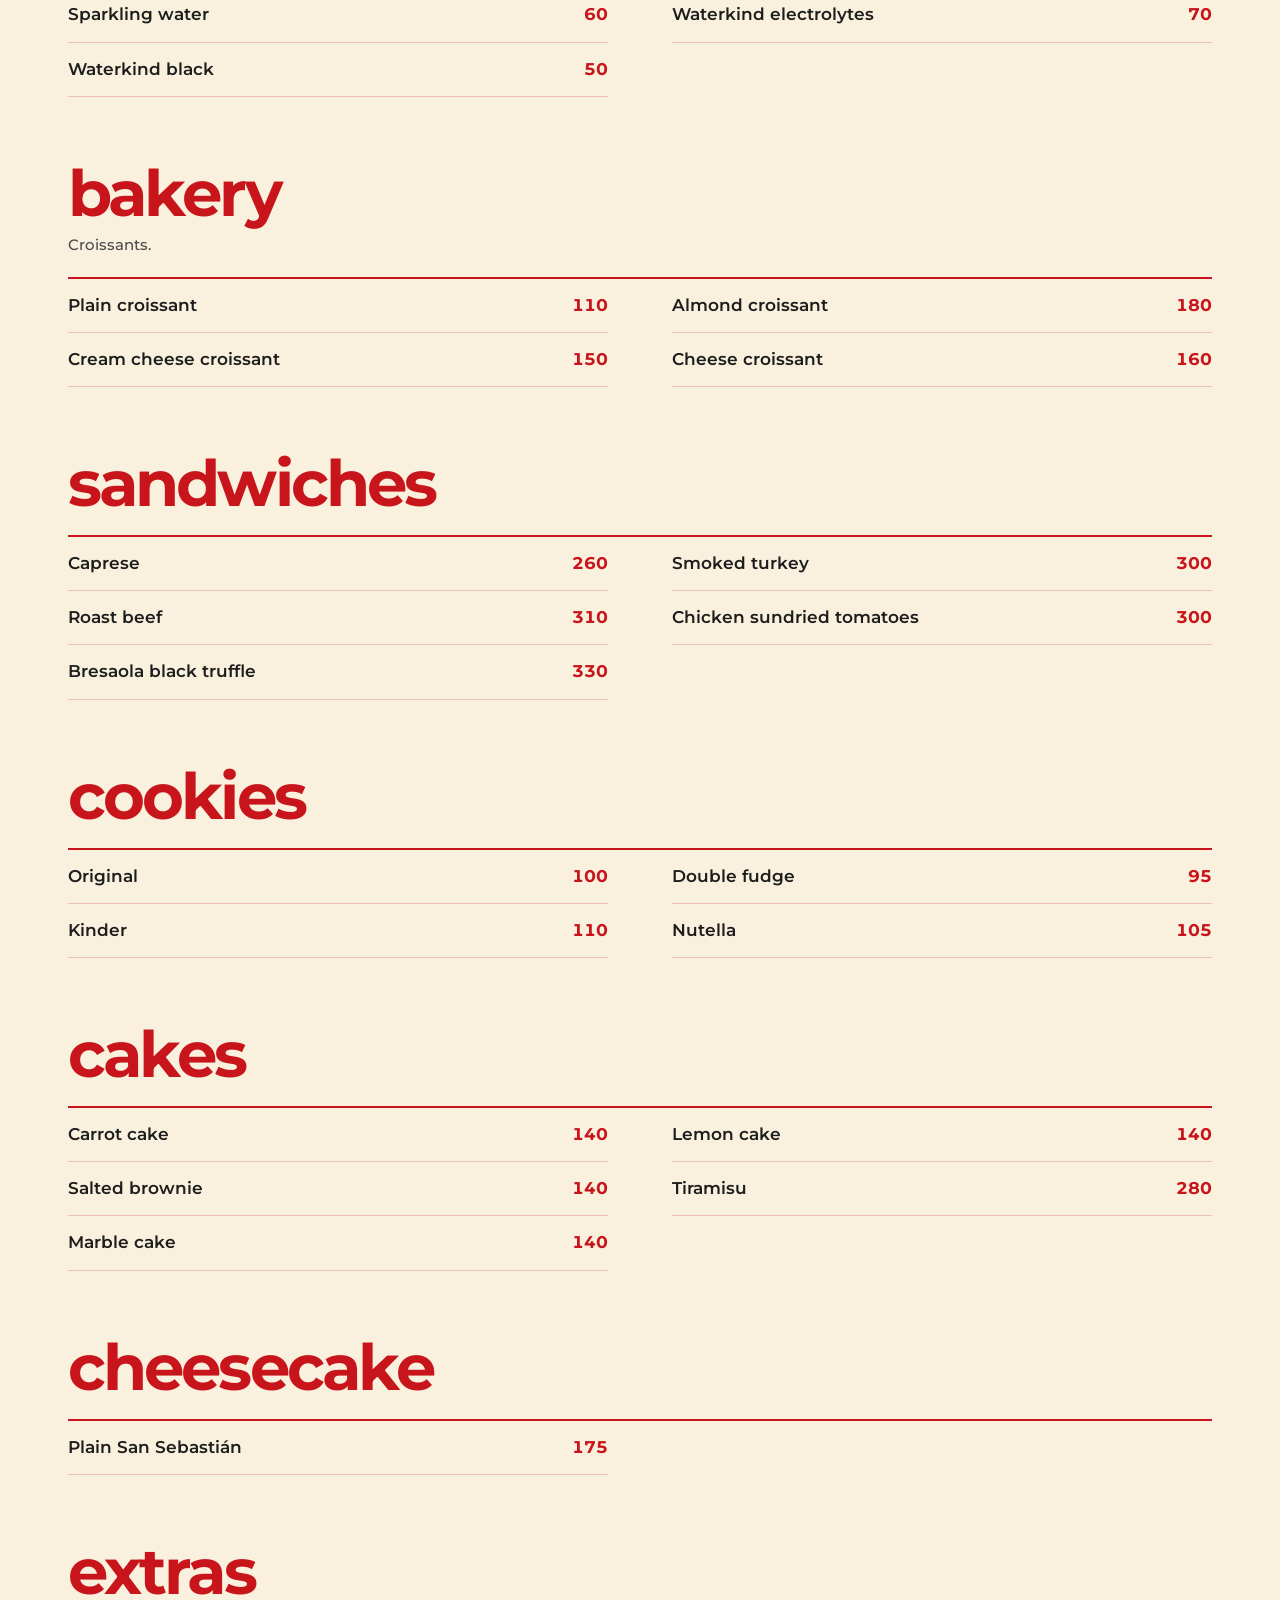
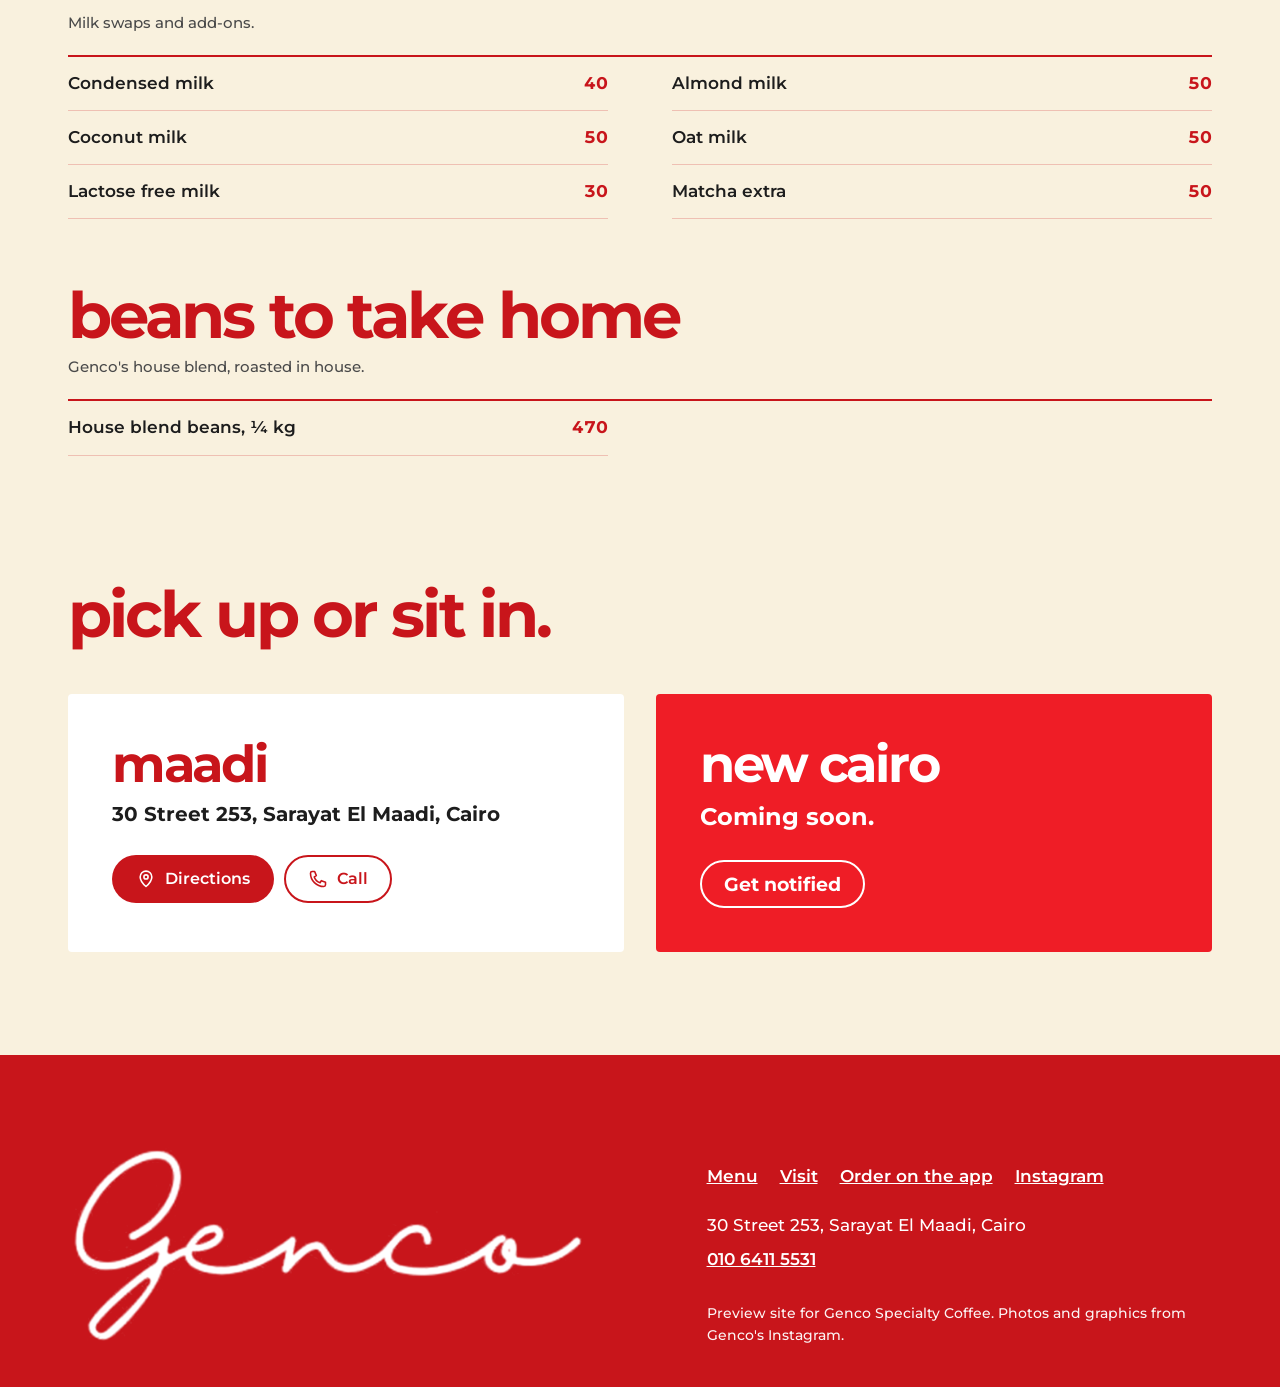
==== commit 399acf5d: "Menu: current prices from Genco's ordering menu Co-Authored-By: Claude Opus 5.5 (1M context) <norepl" ====
--- a/menu.html
+++ b/menu.html
@@ -4,7 +4,7 @@
 <meta charset="utf-8">
 <meta name="viewport" content="width=device-width, initial-scale=1">
 <title>Menu | Genco Specialty Coffee, Maadi</title>
-<meta name="description" content="Genco&#x27;s menu: espresso, V60 and Aeropress, iced coffee, matcha bar, sandwiches, croissants, cakes and cookies.">
+<meta name="description" content="Genco&#x27;s menu: espresso, V60, iced coffee, hot, iced and blended matcha, sandwiches, croissants, cakes and cookies.">
 <meta name="theme-color" content="#f9f1de">
 <link rel="icon" href="img/icon.jpg">
 <link rel="stylesheet" href="fonts.css">
@@ -31,67 +31,79 @@
 <main id="main">
   <div class="mtop"><div class="in">
     <h1 class="greet" data-greet>hello.</h1>
-    <p class="lede">Everything on Genco's menu card, from espresso to cookies.</p>
-    <p class="disc">Transcribed from Genco's menu card, which may date from 2023. Prices are in Egyptian pounds, tax inclusive per the card, and may have changed. For today's menu and prices, order on Genco's app.</p>
+    <p class="lede">Everything on Genco's menu, from espresso to matcha to cake.</p>
+    <p class="disc">From Genco's online ordering menu (genco.prepit.app), October 2026. Prices in EGP, may vary by branch and order type and may have changed.</p>
     <p><a class="applink" href="https://genco.prepit.app" target="_blank" rel="noopener">Order on Genco's app</a></p>
   </div></div>
-  <nav class="chips js-jump" aria-label="Menu sections"><div class="track"><a class="chip" href="#black">black, hot</a><a class="chip" href="#brew">brew bar</a><a class="chip" href="#white">white, hot</a><a class="chip" href="#coolers">coolers</a><a class="chip" href="#blenders">blenders</a><a class="chip" href="#mojitos">mojitos</a><a class="chip" href="#soft">soft drinks</a><a class="chip" href="#matcha">matcha bar</a><a class="chip" href="#sandwiches">sandwiches</a><a class="chip" href="#bakery">bakery &amp; cakes</a><a class="chip" href="#cheesecake">cheesecake</a><a class="chip" href="#cookies">cookies</a><a class="chip" href="#beans">beans &amp; mugs</a><a class="chip" href="#extras">extras</a></div></nav>
+  <nav class="chips js-jump" aria-label="Menu sections"><div class="track"><a class="chip" href="#black">black, hot</a><a class="chip" href="#black-iced">black, iced</a><a class="chip" href="#white">white, hot</a><a class="chip" href="#white-iced">white, iced</a><a class="chip" href="#blenders">blenders</a><a class="chip" href="#matcha-hot">hot matcha</a><a class="chip" href="#matcha-iced">iced matcha</a><a class="chip" href="#matcha-blended">blended matcha</a><a class="chip" href="#mojitos">mojitos</a><a class="chip" href="#soft">soft drinks</a><a class="chip" href="#bakery">bakery</a><a class="chip" href="#sandwiches">sandwiches</a><a class="chip" href="#cookies">cookies</a><a class="chip" href="#cakes">cakes</a><a class="chip" href="#cheesecake">cheesecake</a><a class="chip" href="#extras">extras</a><a class="chip" href="#retail">beans</a></div></nav>
   <div class="mbody in">
   <section class="msec" id="black" aria-labelledby="black-h">
     <h2 id="black-h">black, hot.</h2>
-    <ul class="items"><li><span class="nm">Espresso</span><span class="pr">60</span></li><li><span class="nm">Americano</span><span class="pr">75</span></li></ul>
+    <ul class="items"><li><span class="nm">Espresso</span><span class="pr">85</span></li><li><span class="nm">Americano</span><span class="pr">105</span></li><li><span class="nm">V60</span><span class="pr">205</span></li></ul>
   </section>
-  <section class="msec" id="brew" aria-labelledby="brew-h">
-    <h2 id="brew-h">brew bar</h2><p class="intro">Served hot or iced. Single origin beans may cost a little extra.</p>
-    <ul class="items"><li><span class="nm">Aeropress</span><span class="pr">110</span></li><li><span class="nm">V60</span><span class="pr">110</span></li></ul>
+  <section class="msec" id="black-iced" aria-labelledby="black-iced-h">
+    <h2 id="black-iced-h">black, iced.</h2>
+    <ul class="items"><li><span class="nm">Americano</span><span class="pr">105</span></li><li><span class="nm">V60</span><span class="pr">205</span></li></ul>
   </section>
   <section class="msec" id="white" aria-labelledby="white-h">
     <h2 id="white-h">white, hot.</h2>
-    <ul class="items"><li><span class="nm">Macchiato</span><span class="pr">65</span></li><li><span class="nm">Cortado</span><span class="pr">70</span></li><li><span class="nm">Flatwhite</span><span class="pr">80</span></li><li><span class="nm">Latte</span><span class="pr">85</span></li><li><span class="nm">Cappuccino</span><span class="pr">85</span></li><li><span class="nm">Spanish latte</span><span class="pr">105</span></li><li><span class="nm">White mocha</span><span class="pr">105</span></li><li><span class="nm">Mocha</span><span class="pr">105</span></li><li><span class="nm">Caramel macchiato</span><span class="pr">110</span></li><li><span class="nm">Pistachio latte</span><span class="pr">130</span></li><li><span class="nm">Caramel latte</span><span class="pr">90</span></li><li><span class="nm">French vanilla latte</span><span class="pr">90</span></li><li><span class="nm">Salted caramel latte</span><span class="pr">95</span></li><li><span class="nm">London Fog</span><span class="pr">110</span></li><li><span class="nm">Pumpkin spice latte</span><span class="pr">110</span></li><li><span class="nm">Hot chocolate</span><span class="pr">90</span></li></ul>
+    <ul class="items"><li><span class="nm">Macchiato</span><span class="pr">100</span></li><li><span class="nm">Flat white</span><span class="pr">120</span></li><li><span class="nm">Cortado</span><span class="pr">110</span></li><li><span class="nm">Spanish latte</span><span class="pr">170</span></li><li><span class="nm">Mocha</span><span class="pr">170</span></li><li><span class="nm">Cappuccino</span><span class="pr">135</span></li><li><span class="nm">Pistachio latte, medium</span><span class="pr">210</span></li><li><span class="nm">Pistachio latte, large</span><span class="pr">250</span></li><li><span class="nm">Vanilla latte</span><span class="pr">160</span></li><li><span class="nm">London fog</span><span class="pr">165</span></li><li><span class="nm">Pumpkin spice</span><span class="pr">170</span></li><li><span class="nm">Hot chocolate</span><span class="pr">180</span></li><li><span class="nm">Salted brownie</span><span class="pr">165</span></li><li><span class="nm">Peanut butter latte</span><span class="pr">185</span></li><li><span class="nm">Salted vanilla</span><span class="pr">160</span></li><li><span class="nm">Gingerbread latte</span><span class="pr">165</span></li><li><span class="nm">Salted honey</span><span class="pr">170</span></li><li><span class="nm">Honey latte</span><span class="pr">170</span></li><li><span class="nm">Lavender latte</span><span class="pr">170</span></li><li><span class="nm">Rose latte</span><span class="pr">170</span></li></ul>
   </section>
-  <section class="msec has-photo" id="coolers" aria-labelledby="coolers-h">
-    <h2 id="coolers-h">coolers</h2><p class="intro">The card calls them &quot;ice cubes&quot;.</p>
-    <figure class="secphoto"><img src="img/iced-coffee-beach-bag.jpg" alt="A Genco cold-crafted iced coffee in a red net bag on the sand" width="1080" height="1080" loading="lazy"><figcaption>An iced coffee, from Genco's Instagram.</figcaption></figure><ul class="items"><li><span class="nm">Latte</span><span class="pr">85</span></li><li><span class="nm">Salted caramel latte</span><span class="pr">95</span></li><li><span class="nm">Caramel latte</span><span class="pr">90</span></li><li><span class="nm">Vanilla latte</span><span class="pr">90</span></li><li><span class="nm">Caramel macchiato</span><span class="pr">110</span></li><li><span class="nm">Mocha</span><span class="pr">105</span></li><li><span class="nm">White mocha</span><span class="pr">105</span></li><li><span class="nm">Spanish latte</span><span class="pr">105</span></li><li><span class="nm">Orange espresso</span><span class="pr">70</span></li><li><span class="nm">Pistachio latte</span><span class="pr">130</span></li><li><span class="nm">Iced Americano</span><span class="pr">75</span></li><li><span class="nm">London fog</span><span class="pr">110</span></li></ul>
+  <section class="msec has-photo" id="white-iced" aria-labelledby="white-iced-h">
+    <h2 id="white-iced-h">white, iced.</h2>
+    <figure class="secphoto"><img src="img/iced-coffee-beach-bag.jpg" alt="A Genco cold-crafted iced coffee in a red net bag on the sand" width="1080" height="1080" loading="lazy"><figcaption>An iced coffee, from Genco's Instagram.</figcaption></figure><ul class="items"><li><span class="nm">Spanish latte</span><span class="pr">170</span></li><li><span class="nm">White mocha</span><span class="pr">170</span></li><li><span class="nm">Mocha</span><span class="pr">170</span></li><li><span class="nm">Latte</span><span class="pr">140</span></li><li><span class="nm">Pistachio latte</span><span class="pr">210</span></li><li><span class="nm">Vanilla latte</span><span class="pr">160</span></li><li><span class="nm">London fog</span><span class="pr">165</span></li><li><span class="nm">Salted vanilla</span><span class="pr">160</span></li><li><span class="nm">Pumpkin spice</span><span class="pr">165</span></li><li><span class="nm">Salted honey</span><span class="pr">160</span></li><li><span class="nm">Honey latte</span><span class="pr">160</span></li><li><span class="nm">Lavender latte</span><span class="pr">165</span></li><li><span class="nm">Rose latte</span><span class="pr">165</span></li></ul>
   </section>
   <section class="msec" id="blenders" aria-labelledby="blenders-h">
-    <h2 id="blenders-h">blenders</h2>
-    <ul class="items"><li><span class="nm">Latte</span><span class="pr">90</span></li><li><span class="nm">Caramel</span><span class="pr">100</span></li><li><span class="nm">Vanilla</span><span class="pr">100</span></li><li><span class="nm">Salted caramel</span><span class="pr">105</span></li><li><span class="nm">Mocha</span><span class="pr">105</span></li><li><span class="nm">White mocha</span><span class="pr">105</span></li><li><span class="nm">Spanish latte</span><span class="pr">105</span></li><li><span class="nm">Pistachio</span><span class="pr">135</span></li><li><span class="nm">Brazilian lemon mint</span><span class="pr">90</span></li><li><span class="nm">Strawberry vanilla</span><span class="pr">95</span></li><li><span class="nm">Blueberry vanilla</span><span class="pr">95</span></li><li><span class="nm">Passion fruit vanilla</span><span class="pr">95</span></li></ul>
+    <h2 id="blenders-h">blenders</h2><p class="intro">Blended with ice.</p>
+    <ul class="items"><li><span class="nm">Vanilla</span><span class="pr">160</span></li><li><span class="nm">Mocha</span><span class="pr">170</span></li><li><span class="nm">White mocha</span><span class="pr">170</span></li><li><span class="nm">Strawberry vanilla</span><span class="pr">130</span></li><li><span class="nm">Spanish latte</span><span class="pr">170</span></li><li><span class="nm">Latte</span><span class="pr">145</span></li><li><span class="nm">Pistachio</span><span class="pr">210</span></li><li><span class="nm">Sour punch</span><span class="pr">150</span></li><li><span class="nm">Peanut butter latte</span><span class="pr">185</span></li><li><span class="nm">Salted vanilla</span><span class="pr">160</span></li><li><span class="nm">Pumpkin spice</span><span class="pr">170</span></li><li><span class="nm">Salted honey</span><span class="pr">170</span></li></ul>
+  </section>
+  <section class="msec" id="matcha-hot" aria-labelledby="matcha-hot-h">
+    <h2 id="matcha-hot-h">hot matcha</h2>
+    <ul class="items"><li><span class="nm">Matcha latte</span><span class="pr">195</span></li><li><span class="nm">Coco matcha</span><span class="pr">205</span></li><li><span class="nm">Sweet matcha latte</span><span class="pr">220</span></li><li><span class="nm">White chocolate matcha</span><span class="pr">220</span></li><li><span class="nm">Vanilla matcha latte</span><span class="pr">210</span></li><li><span class="nm">Salted vanilla matcha</span><span class="pr">210</span></li><li><span class="nm">Honey matcha latte</span><span class="pr">200</span></li><li><span class="nm">Lavender matcha</span><span class="pr">220</span></li><li><span class="nm">Pistachio matcha</span><span class="pr">260</span></li><li><span class="nm">Rose matcha</span><span class="pr">220</span></li><li><span class="nm">Salted honey matcha</span><span class="pr">215</span></li></ul>
+  </section>
+  <section class="msec has-photo" id="matcha-iced" aria-labelledby="matcha-iced-h">
+    <h2 id="matcha-iced-h">iced matcha</h2><p class="intro">Over ice. The app calls these &quot;cubes&quot;.</p>
+    <figure class="secphoto"><img src="img/iced-matcha.jpg" alt="Close-up of an iced matcha in a pink cup" width="1200" height="1600" loading="lazy"><figcaption>An iced matcha. Photo from Google Maps.</figcaption></figure><ul class="items"><li><span class="nm">Matcha latte</span><span class="pr">195</span></li><li><span class="nm">Sweet matcha</span><span class="pr">220</span></li><li><span class="nm">Vanilla matcha</span><span class="pr">210</span></li><li><span class="nm">White chocolate matcha</span><span class="pr">220</span></li><li><span class="nm">Salted vanilla matcha</span><span class="pr">210</span></li><li><span class="nm">Honey matcha</span><span class="pr">200</span></li><li><span class="nm">Lavender matcha</span><span class="pr">220</span></li><li><span class="nm">Coco matcha</span><span class="pr">260</span></li><li><span class="nm">Pistachio matcha</span><span class="pr">260</span></li><li><span class="nm">Rose matcha</span><span class="pr">220</span></li><li><span class="nm">Salted honey matcha</span><span class="pr">215</span></li></ul>
+  </section>
+  <section class="msec" id="matcha-blended" aria-labelledby="matcha-blended-h">
+    <h2 id="matcha-blended-h">blended matcha</h2>
+    <ul class="items"><li><span class="nm">Matcha latte</span><span class="pr">195</span></li><li><span class="nm">Coco matcha</span><span class="pr">260</span></li><li><span class="nm">Mango matcha</span><span class="pr">210</span></li><li><span class="nm">Strawberry matcha</span><span class="pr">210</span></li><li><span class="nm">Sweet matcha</span><span class="pr">220</span></li><li><span class="nm">Vanilla matcha</span><span class="pr">210</span></li><li><span class="nm">White chocolate matcha</span><span class="pr">220</span></li><li><span class="nm">Salted vanilla matcha</span><span class="pr">210</span></li><li><span class="nm">Honey matcha</span><span class="pr">200</span></li><li><span class="nm">Pistachio matcha</span><span class="pr">260</span></li><li><span class="nm">Salted honey matcha</span><span class="pr">215</span></li></ul>
   </section>
   <section class="msec" id="mojitos" aria-labelledby="mojitos-h">
-    <h2 id="mojitos-h">mojitos</h2>
-    <ul class="items"><li><span class="nm">Blueberry</span><span class="pr">90</span></li><li><span class="nm">Piña colada</span><span class="pr">100</span></li><li><span class="nm">Strawberry</span><span class="pr">90</span></li><li><span class="nm">Passion fruit</span><span class="pr">90</span></li></ul>
+    <h2 id="mojitos-h">mojitos &amp; fizz</h2>
+    <ul class="items"><li><span class="nm">Orange espresso</span><span class="pr">130</span></li><li><span class="nm">Passion fruit</span><span class="pr">120</span></li><li><span class="nm">Strawberry</span><span class="pr">110</span></li><li><span class="nm">Blueberry</span><span class="pr">110</span></li><li><span class="nm">Hibiscus fizz</span><span class="pr">110</span></li></ul>
   </section>
   <section class="msec" id="soft" aria-labelledby="soft-h">
     <h2 id="soft-h">soft drinks</h2>
-    <ul class="items"><li><span class="nm">Orange juice</span><span class="pr">50</span></li><li><span class="nm">Sparkling water</span><span class="pr">35</span></li><li><span class="nm">Water</span><span class="pr">20</span></li></ul>
+    <ul class="items"><li><span class="nm">Orange juice</span><span class="pr">90</span></li><li><span class="nm">Water</span><span class="pr">25</span></li><li><span class="nm">Sparkling water</span><span class="pr">60</span></li><li><span class="nm">Waterkind electrolytes</span><span class="pr">70</span></li><li><span class="nm">Waterkind black</span><span class="pr">50</span></li></ul>
   </section>
-  <section class="msec has-photo" id="matcha" aria-labelledby="matcha-h">
-    <h2 id="matcha-h">matcha bar</h2><p class="intro">Genco&#x27;s own matcha bar.</p>
-    <figure class="secphoto"><img src="img/iced-matcha.jpg" alt="Close-up of an iced matcha in a pink cup" width="1200" height="1600" loading="lazy"><figcaption>An iced matcha. Photo from Google Maps.</figcaption></figure><ul class="items"><li><span class="nm">Matcha latte</span><span class="pr">115</span></li><li><span class="nm">Iced matcha latte</span><span class="pr">110</span></li><li><span class="nm">Matcha blender</span><span class="pr">115</span></li><li><span class="nm">Coco matcha, full cream milk</span><span class="pr">110</span></li><li><span class="nm">Coco matcha, coconut milk<small>The card lists two coconut milk prices without saying which is which</small></span><span class="pr">130 / 145</span></li></ul>
+  <section class="msec" id="bakery" aria-labelledby="bakery-h">
+    <h2 id="bakery-h">bakery</h2><p class="intro">Croissants.</p>
+    <ul class="items"><li><span class="nm">Plain croissant</span><span class="pr">110</span></li><li><span class="nm">Almond croissant</span><span class="pr">180</span></li><li><span class="nm">Cream cheese croissant</span><span class="pr">150</span></li><li><span class="nm">Cheese croissant</span><span class="pr">160</span></li></ul>
   </section>
   <section class="msec" id="sandwiches" aria-labelledby="sandwiches-h">
     <h2 id="sandwiches-h">sandwiches</h2>
-    <ul class="items"><li><span class="nm">Smoked turkey &amp; cheese<small>Pesto, arugula, tomato, red cheddar</small></span><span class="pr">200</span></li><li><span class="nm">Roastbeef &amp; cheese<small>Dijon mayo, arugula, tomato, red cheddar</small></span><span class="pr">210</span></li><li><span class="nm">Caprese<small>Buffalo mozzarella, tomato, arugula, pesto</small></span><span class="pr">185</span></li></ul>
-  </section>
-  <section class="msec" id="bakery" aria-labelledby="bakery-h">
-    <h2 id="bakery-h">bakery &amp; cakes</h2>
-    <ul class="items"><li><span class="nm">Plain croissant</span><span class="pr">70</span></li><li><span class="nm">Cheese croissant<small>Red cheddar filling</small></span><span class="pr">80</span></li><li><span class="nm">Cream cheese croissant<small>Thyme and cream cheese</small></span><span class="pr">80</span></li><li><span class="nm">Croque croissant<small>Red cheddar and smoked turkey</small></span><span class="pr">135</span></li><li><span class="nm">Pistachio croissant</span><span class="pr">95</span></li><li><span class="nm">Almond croissant</span><span class="pr">95</span></li><li><span class="nm">Cinnamon roll</span><span class="pr">75</span></li><li><span class="nm">Carrot cake</span><span class="pr">85</span></li><li><span class="nm">Lemon cake</span><span class="pr">85</span></li><li><span class="nm">Banana bread</span><span class="pr">75</span></li><li><span class="nm">Marble cake</span><span class="pr">70</span></li></ul>
-  </section>
-  <section class="msec" id="cheesecake" aria-labelledby="cheesecake-h">
-    <h2 id="cheesecake-h">san sebastián cheesecake</h2><p class="intro">Spelt &quot;Sansebestian&quot; on the card.</p>
-    <ul class="items"><li><span class="nm">Plain</span><span class="pr">115</span></li><li><span class="nm">Pistachio</span><span class="pr">165</span></li><li><span class="nm">Caramel</span><span class="pr">125</span></li><li><span class="nm">Strawberry</span><span class="pr">120</span></li></ul>
+    <ul class="items"><li><span class="nm">Caprese</span><span class="pr">260</span></li><li><span class="nm">Smoked turkey</span><span class="pr">300</span></li><li><span class="nm">Roast beef</span><span class="pr">310</span></li><li><span class="nm">Chicken sundried tomatoes</span><span class="pr">300</span></li><li><span class="nm">Bresaola black truffle</span><span class="pr">330</span></li></ul>
   </section>
   <section class="msec" id="cookies" aria-labelledby="cookies-h">
     <h2 id="cookies-h">cookies</h2>
-    <ul class="items"><li><span class="nm">Original</span><span class="pr">70</span></li><li><span class="nm">Spiced white</span><span class="pr">70</span></li><li><span class="nm">Double fudge</span><span class="pr">70</span></li><li><span class="nm">Nutella</span><span class="pr">75</span></li><li><span class="nm">Lotus</span><span class="pr">75</span></li><li><span class="nm">Peanut butter</span><span class="pr">75</span></li><li><span class="nm">Kinder</span><span class="pr">75</span></li><li><span class="nm">Red velvet</span><span class="pr">70</span></li></ul>
+    <ul class="items"><li><span class="nm">Original</span><span class="pr">100</span></li><li><span class="nm">Double fudge</span><span class="pr">95</span></li><li><span class="nm">Kinder</span><span class="pr">110</span></li><li><span class="nm">Nutella</span><span class="pr">105</span></li></ul>
   </section>
-  <section class="msec" id="beans" aria-labelledby="beans-h">
-    <h2 id="beans-h">beans &amp; mugs</h2><p class="intro">Coffee to take home, roasted by Genco.</p>
-    <ul class="items"><li><span class="nm">House blend, 250g</span><span class="pr">350</span></li><li><span class="nm">Single origin, 250g<small>Priced by the bean</small></span><span class="pr">varies</span></li><li><span class="nm">Ceramic mug, 8 oz</span><span class="pr">350</span></li><li><span class="nm">Ceramic mug, 12 oz</span><span class="pr">400</span></li></ul>
+  <section class="msec" id="cakes" aria-labelledby="cakes-h">
+    <h2 id="cakes-h">cakes</h2>
+    <ul class="items"><li><span class="nm">Carrot cake</span><span class="pr">140</span></li><li><span class="nm">Lemon cake</span><span class="pr">140</span></li><li><span class="nm">Salted brownie</span><span class="pr">140</span></li><li><span class="nm">Tiramisu</span><span class="pr">280</span></li><li><span class="nm">Marble cake</span><span class="pr">140</span></li></ul>
+  </section>
+  <section class="msec" id="cheesecake" aria-labelledby="cheesecake-h">
+    <h2 id="cheesecake-h">cheesecake</h2>
+    <ul class="items"><li><span class="nm">Plain San Sebastián</span><span class="pr">175</span></li></ul>
   </section>
   <section class="msec" id="extras" aria-labelledby="extras-h">
-    <h2 id="extras-h">extras</h2>
-    <ul class="items"><li><span class="nm">Single origin or extra shot</span><span class="pr">20</span></li><li><span class="nm">Flavour</span><span class="pr">30</span></li><li><span class="nm">Sauce</span><span class="pr">30</span></li><li><span class="nm">Alternative milk, small</span><span class="pr">35</span></li><li><span class="nm">Alternative milk, regular</span><span class="pr">40</span></li></ul>
+    <h2 id="extras-h">extras</h2><p class="intro">Milk swaps and add-ons.</p>
+    <ul class="items"><li><span class="nm">Condensed milk</span><span class="pr">40</span></li><li><span class="nm">Almond milk</span><span class="pr">50</span></li><li><span class="nm">Coconut milk</span><span class="pr">50</span></li><li><span class="nm">Oat milk</span><span class="pr">50</span></li><li><span class="nm">Lactose free milk</span><span class="pr">30</span></li><li><span class="nm">Matcha extra</span><span class="pr">50</span></li></ul>
+  </section>
+  <section class="msec" id="retail" aria-labelledby="retail-h">
+    <h2 id="retail-h">beans to take home</h2><p class="intro">Genco&#x27;s house blend, roasted in house.</p>
+    <ul class="items"><li><span class="nm">House blend beans, ¼ kg</span><span class="pr">470</span></li></ul>
   </section>
   </div>
   <section class="mvisit in" aria-labelledby="mv-h">
